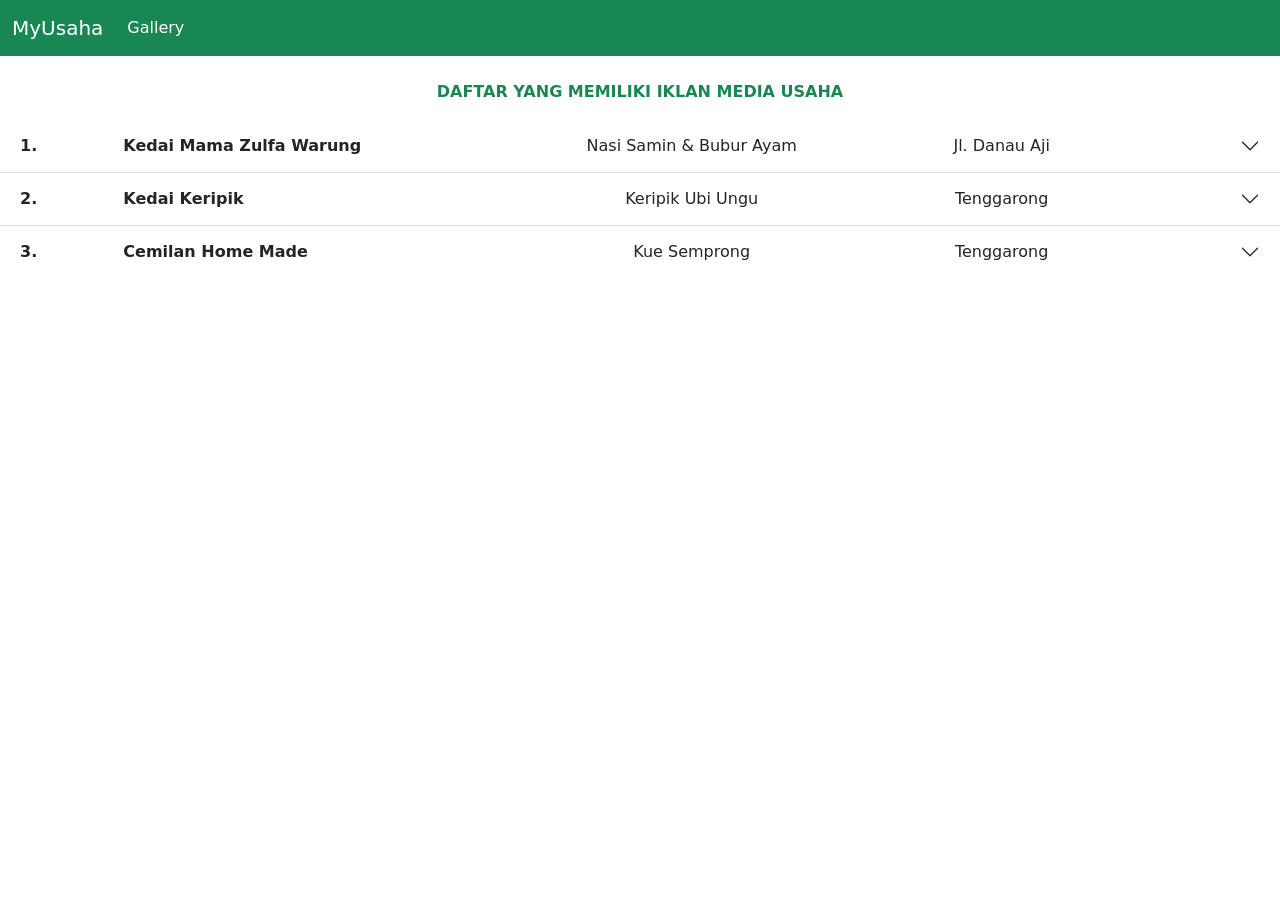
==== index.html @ 90332239 "Update index.html" ====
<!doctype html>
<html lang="en">

<head>
  <meta charset="UTF-8" />
  <meta name="viewport" content="width=device-width, initial-scale=1.0" />
  <link href="https://cdn.jsdelivr.net/npm/bootstrap@5.0.2/dist/css/bootstrap.min.css" rel="stylesheet"
    integrity="sha384-EVSTQN3/azprG1Anm3QDgpJLIm9Nao0Yz1ztcQTwFspd3yD65VohhpuuCOmLASjC" crossorigin="anonymous" />
  <title>Usaha-Etam</title>
</head>

<body>
  <style>
    .carousel-indicators img {
      width: 70px;
      display: block;
    }

    .carousel-indicators button {
      width: max-content !important;
    }

    .carousel-indicators {
      position: unset;
    }

    .carousel-indicators button.active img {
      border: 2px solid red;
    }
  </style>

  <nav class="navbar navbar-expand-lg navbar-light bg-success">
    <div class="container-fluid">
      <a class="navbar-brand text-white" href="#">MyUsaha</a>
      <button class="navbar-toggler text-white" type="button" data-bs-toggle="collapse"
        data-bs-target="#navbarSupportedContent" aria-controls="navbarSupportedContent " aria-expanded="false"
        aria-label="Toggle navigation">
        <span class="navbar-toggler-icon"></span>
      </button>
      <div class="collapse navbar-collapse" id="navbarSupportedContent">
        <ul class="navbar-nav me-auto mb-2 mb-lg-0">
          <!-- <li class="nav-item">
            <a class="nav-link text-white" href="Penghimpunan/penghimpunan.html">Terhimpun</a>
          </li>
          <li class="nav-item">
            <a class="nav-link text-white" href="Penyaluran/penyaluran.html">Penyaluran</a>
          </li>
          <li class="nav-item">
            <a class="nav-link text-white" href="Usulan/usulan.html">Usulan</a>
          </li> -->
          <li class="nav-item">
            <a class="nav-link text-white" href="Gallery/gallery.html">Gallery</a>
          </li>

        </ul>

      </div>
    </div>
  </nav>
  <br />

  <!-- Awal Judul -->
  <div class="container-fluid">
    <div class="row text-center">
      <div class="col-12 text-success fs-sm-3">
        <p class="text-center fw-bold">DAFTAR YANG MEMILIKI IKLAN MEDIA USAHA</p>
      </div>
    </div>
  </div>

  <div class="accordion accordion-flush" id="accordionFlushExample">
    <!-- ================ -->
    <div class="accordion-item">
      <h2 class="accordion-header" id="flush-headingOne">
        <button class="accordion-button collapsed" type="button" data-bs-toggle="collapse"
          data-bs-target="#flush-collapseSatu" aria-expanded="false" aria-controls="flush-collapseSatu">
          <div class="col-1  fw-bold ">1.</div>
          <div class="col-4 fw-bold text-start">Kedai Mama Zulfa Warung</div>
          <div class="col-3 text-center">Nasi Samin & Bubur Ayam</div>
          <div class="col-3 text-center">Jl. Danau Aji</div>
        </button>
      </h2>
      <div id="flush-collapseSatu" class="accordion-collapse collapse" aria-labelledby="flush-headingSatu"
        data-bs-parent="#accordionFlushExample">
        <div class="accordion-body">
          <!-- Awal Carousel 1-->
          <div id="carouselExampleCaptions1" class="carousel slide" data-bs-ride="carousel">
            <div class="carousel-indicators">
              <button type="button" data-bs-target="#carouselExampleCaptions1" data-bs-slide-to="0" class="active"
                aria-current="true" aria-label="Slide 1"></button>
              <button type="button" data-bs-target="#carouselExampleCaptions1" data-bs-slide-to="1"
                aria-label="Slide 2"></button>
              <button type="button" data-bs-target="#carouselExampleCaptions1" data-bs-slide-to="2"
                aria-label="Slide 3"></button>
            </div>
            <div class="carousel-inner">
              <div class="carousel-item active">
                <img src="ZM1A.jpeg" class="d-block w-100" alt="...">

              </div>
              <div class="carousel-item">
                <img src="ZM1B.jpeg" class="d-block w-100" alt="...">

              </div>
              <div class="carousel-item">
                <img src="ZM1A.jpeg" class="d-block w-100" alt="...">

              </div>
            </div>
            <button class="carousel-control-prev" type="button" data-bs-target="#carouselExampleCaptions1"
              data-bs-slide="prev">
              <span class="carousel-control-prev-icon" aria-hidden="true"></span>
              <span class="visually-hidden">Previous</span>
            </button>
            <button class="carousel-control-next" type="button" data-bs-target="#carouselExampleCaptions1"
              data-bs-slide="next">
              <span class="carousel-control-next-icon" aria-hidden="true"></span>
              <span class="visually-hidden">Next</span>
            </button>
          </div>
          <!-- Akhir Carousel 1-->
        </div>
      </div>
    </div>

    <!-- ================ -->
    <div class="accordion-item">
      <h2 class="accordion-header" id="flush-headingTwo">
        <button class="accordion-button collapsed" type="button" data-bs-toggle="collapse"
          data-bs-target="#flush-collapseDua" aria-expanded="false" aria-controls="flush-collapseDua">
          <div class="col-1  fw-bold ">2.</div>
          <div class="col-4 fw-bold text-start">Kedai Keripik</div>
          <div class="col-3 text-center">Keripik Ubi Ungu</div>
          <div class="col-3 text-center">Tenggarong</div>
        </button>
      </h2>
      <div id="flush-collapseDua" class="accordion-collapse collapse" aria-labelledby="flush-headingDua"
        data-bs-parent="#accordionFlushExample">
        <div class="accordion-body">
          <!-- Awal Carousel 2-->
          <div id="carouselExampleCaptions2" class="carousel slide" data-bs-ride="carousel">
            <div class="carousel-indicators">
              <button type="button" data-bs-target="#carouselExampleCaptions2" data-bs-slide-to="0" class="active"
                aria-current="true" aria-label="Slide 1"></button>
              <button type="button" data-bs-target="#carouselExampleCaptions2" data-bs-slide-to="1"
                aria-label="Slide 2"></button>
              <button type="button" data-bs-target="#carouselExampleCaptions2" data-bs-slide-to="2"
                aria-label="Slide 3"></button>
            </div>
            <div class="carousel-inner">
              <div class="carousel-item active">
                <img src="ZM2A.jpeg" class="d-block w-100" alt="...">

              </div>
              <div class="carousel-item">
                <img src="ZM2B.jpeg" class="d-block w-100" alt="...">

              </div>
              <div class="carousel-item">
                <img src="ZM2A.jpeg" class="d-block w-100" alt="...">

              </div>
            </div>
            <button class="carousel-control-prev" type="button" data-bs-target="#carouselExampleCaptions2"
              data-bs-slide="prev">
              <span class="carousel-control-prev-icon" aria-hidden="true"></span>
              <span class="visually-hidden">Previous</span>
            </button>
            <button class="carousel-control-next" type="button" data-bs-target="#carouselExampleCaptions2"
              data-bs-slide="next">
              <span class="carousel-control-next-icon" aria-hidden="true"></span>
              <span class="visually-hidden">Next</span>
            </button>
          </div>
          <!-- Akhir Carousel 2-->
        </div>
      </div>
    </div>
    <!-- ================ -->

    <div class="accordion-item">
      <h2 class="accordion-header" id="flush-headingTwo">
        <button class="accordion-button collapsed" type="button" data-bs-toggle="collapse"
          data-bs-target="#flush-collapseTiga" aria-expanded="false" aria-controls="flush-collapseTiga">
          <div class="col-1  fw-bold ">3.</div>
          <div class="col-4 fw-bold text-start">Cemilan Home Made</div>
          <div class="col-3 text-center">Kue Semprong</div>
          <div class="col-3 text-center">Tenggarong</div>
        </button>
      </h2>
      <div id="flush-collapseTiga" class="accordion-collapse collapse" aria-labelledby="flush-headingTiga"
        data-bs-parent="#accordionFlushExample">
        <div class="accordion-body">
          <!-- Awal Carousel 3-->
          <div id="carouselExampleCaptions3" class="carousel slide" data-bs-ride="carousel">
            <div class="carousel-indicators">
              <button type="button" data-bs-target="#carouselExampleCaptions3" data-bs-slide-to="0" class="active"
                aria-current="true" aria-label="Slide 1"></button>
              <button type="button" data-bs-target="#carouselExampleCaptions3" data-bs-slide-to="1"
                aria-label="Slide 2"></button>
              <button type="button" data-bs-target="#carouselExampleCaptions3" data-bs-slide-to="2"
                aria-label="Slide 3"></button>
            </div>
            <div class="carousel-inner">
              <div class="carousel-item active">
                <img src="ZM3A.jpeg" class="d-block w-100" alt="...">

              </div>
              <div class="carousel-item">
                <img src="ZM3A.jpeg" class="d-block w-100" alt="...">

              </div>
              <div class="carousel-item">
                <img src="ZM3A.jpeg" class="d-block w-100" alt="...">

              </div>
            </div>
            <button class="carousel-control-prev" type="button" data-bs-target="#carouselExampleCaptions3"
              data-bs-slide="prev">
              <span class="carousel-control-prev-icon" aria-hidden="true"></span>
              <span class="visually-hidden">Previous</span>
            </button>
            <button class="carousel-control-next" type="button" data-bs-target="#carouselExampleCaptions3"
              data-bs-slide="next">
              <span class="carousel-control-next-icon" aria-hidden="true"></span>
              <span class="visually-hidden">Next</span>
            </button>
          </div>
          <!-- Akhir Carousel 3-->
        </div>
      </div>
    </div>
    <!-- ================ -->

  </div>


  <br><br>




</body>
<script src="https://cdn.jsdelivr.net/npm/bootstrap@5.0.2/dist/js/bootstrap.bundle.min.js"
  integrity="sha384-MrcW6ZMFYlzcLA8Nl+NtUVF0sA7MsXsP1UyJoMp4YLEuNSfAP+JcXn/tWtIaxVXM" crossorigin="anonymous"></script>

</html>
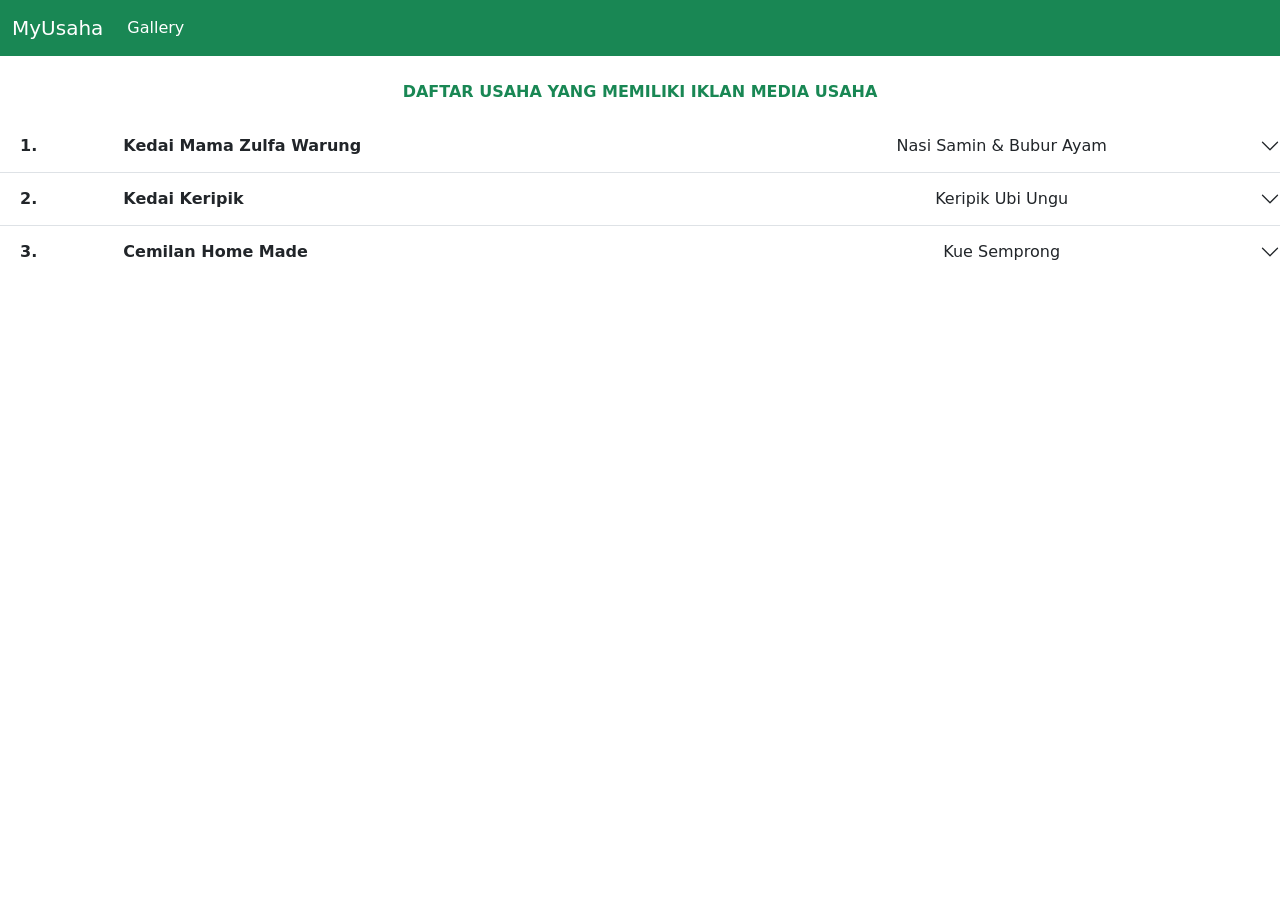
==== commit c1a94eac: "Update index.html" ====
--- a/index.html
+++ b/index.html
@@ -63,7 +63,7 @@
   <div class="container-fluid">
     <div class="row text-center">
       <div class="col-12 text-success fs-sm-3">
-        <p class="text-center fw-bold">DAFTAR YANG MEMILIKI IKLAN MEDIA USAHA</p>
+        <p class="text-center fw-bold">DAFTAR USAHA YANG MEMILIKI IKLAN MEDIA USAHA</p>
       </div>
     </div>
   </div>
@@ -75,9 +75,8 @@
         <button class="accordion-button collapsed" type="button" data-bs-toggle="collapse"
           data-bs-target="#flush-collapseSatu" aria-expanded="false" aria-controls="flush-collapseSatu">
           <div class="col-1  fw-bold ">1.</div>
-          <div class="col-4 fw-bold text-start">Kedai Mama Zulfa Warung</div>
-          <div class="col-3 text-center">Nasi Samin & Bubur Ayam</div>
-          <div class="col-3 text-center">Jl. Danau Aji</div>
+          <div class="col-6 fw-bold text-start">Kedai Mama Zulfa Warung</div>
+          <div class="col-5 text-center">Nasi Samin & Bubur Ayam</div>
         </button>
       </h2>
       <div id="flush-collapseSatu" class="accordion-collapse collapse" aria-labelledby="flush-headingSatu"
@@ -129,9 +128,8 @@
         <button class="accordion-button collapsed" type="button" data-bs-toggle="collapse"
           data-bs-target="#flush-collapseDua" aria-expanded="false" aria-controls="flush-collapseDua">
           <div class="col-1  fw-bold ">2.</div>
-          <div class="col-4 fw-bold text-start">Kedai Keripik</div>
-          <div class="col-3 text-center">Keripik Ubi Ungu</div>
-          <div class="col-3 text-center">Tenggarong</div>
+          <div class="col-6 fw-bold text-start">Kedai Keripik</div>
+          <div class="col-5 text-center">Keripik Ubi Ungu</div>
         </button>
       </h2>
       <div id="flush-collapseDua" class="accordion-collapse collapse" aria-labelledby="flush-headingDua"
@@ -183,9 +181,9 @@
         <button class="accordion-button collapsed" type="button" data-bs-toggle="collapse"
           data-bs-target="#flush-collapseTiga" aria-expanded="false" aria-controls="flush-collapseTiga">
           <div class="col-1  fw-bold ">3.</div>
-          <div class="col-4 fw-bold text-start">Cemilan Home Made</div>
-          <div class="col-3 text-center">Kue Semprong</div>
-          <div class="col-3 text-center">Tenggarong</div>
+          <div class="col-6 fw-bold text-start">Cemilan Home Made</div>
+          <div class="col-5 text-center">Kue Semprong</div>
+
         </button>
       </h2>
       <div id="flush-collapseTiga" class="accordion-collapse collapse" aria-labelledby="flush-headingTiga"
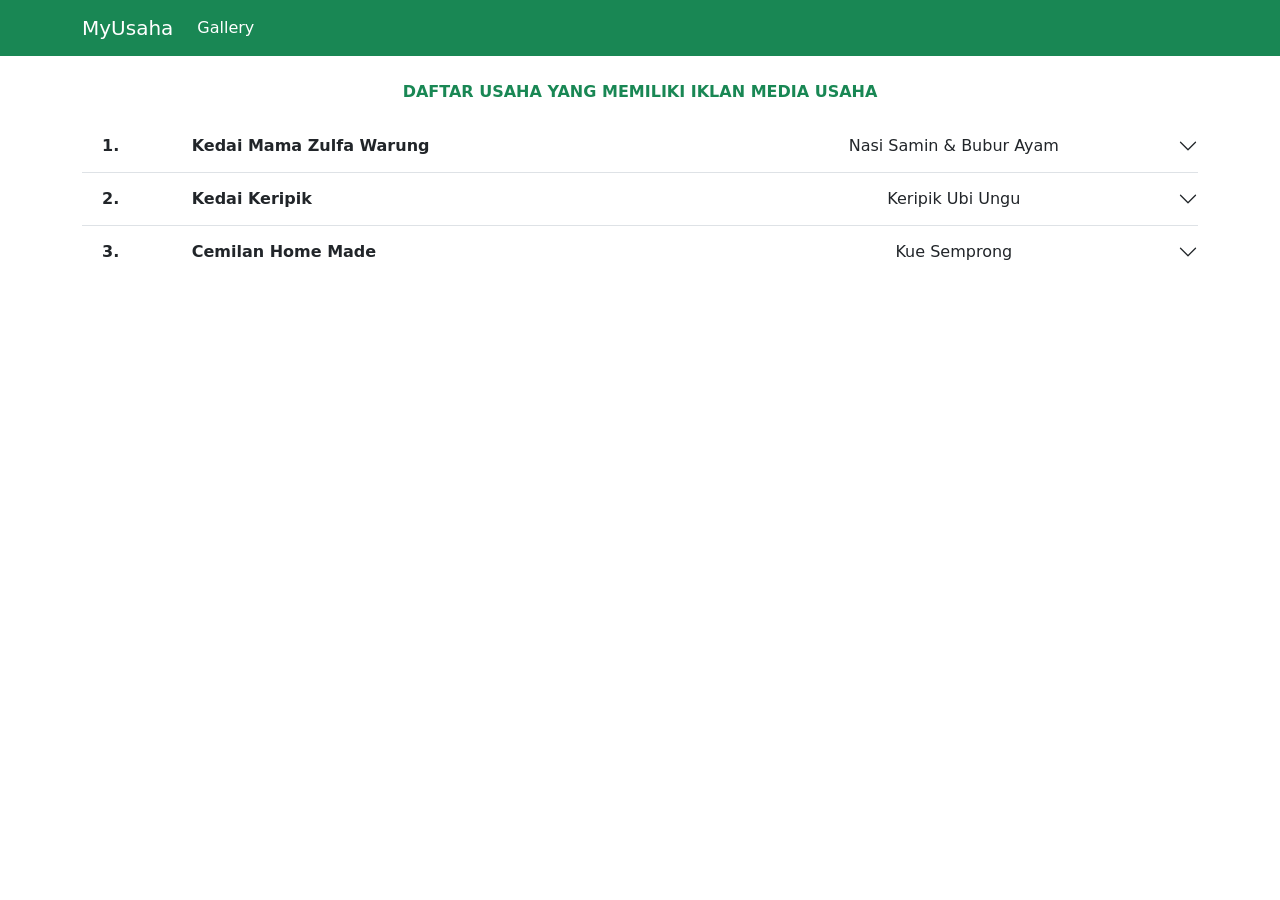
==== commit 58a9cfa3: "Update index.html tgl 15" ====
--- a/index.html
+++ b/index.html
@@ -1,45 +1,54 @@
 <!doctype html>
 <html lang="en">
-
-<head>
-  <meta charset="UTF-8" />
-  <meta name="viewport" content="width=device-width, initial-scale=1.0" />
-  <link href="https://cdn.jsdelivr.net/npm/bootstrap@5.0.2/dist/css/bootstrap.min.css" rel="stylesheet"
-    integrity="sha384-EVSTQN3/azprG1Anm3QDgpJLIm9Nao0Yz1ztcQTwFspd3yD65VohhpuuCOmLASjC" crossorigin="anonymous" />
-  <title>Usaha-Etam</title>
-</head>
-
-<body>
-  <style>
-    .carousel-indicators img {
-      width: 70px;
-      display: block;
-    }
-
-    .carousel-indicators button {
-      width: max-content !important;
-    }
-
-    .carousel-indicators {
-      position: unset;
-    }
-
-    .carousel-indicators button.active img {
-      border: 2px solid red;
-    }
-  </style>
-
-  <nav class="navbar navbar-expand-lg navbar-light bg-success">
-    <div class="container-fluid">
-      <a class="navbar-brand text-white" href="#">MyUsaha</a>
-      <button class="navbar-toggler text-white" type="button" data-bs-toggle="collapse"
-        data-bs-target="#navbarSupportedContent" aria-controls="navbarSupportedContent " aria-expanded="false"
-        aria-label="Toggle navigation">
-        <span class="navbar-toggler-icon"></span>
-      </button>
-      <div class="collapse navbar-collapse" id="navbarSupportedContent">
-        <ul class="navbar-nav me-auto mb-2 mb-lg-0">
-          <!-- <li class="nav-item">
+  <head>
+    <meta charset="utf-8" />
+    <meta name="viewport" content="width=device-width, initial-scale=1" />
+    <title>Usaha-Etam</title>
+    <link
+      href="https://cdn.jsdelivr.net/npm/bootstrap@5.3.8/dist/css/bootstrap.min.css"
+      rel="stylesheet"
+      integrity="sha384-sRIl4kxILFvY47J16cr9ZwB07vP4J8+LH7qKQnuqkuIAvNWLzeN8tE5YBujZqJLB"
+      crossorigin="anonymous"
+    />
+    <link rel="stylesheet" href="style.css" />
+  </head>
+  <body>
+    <style>
+      .carousel-indicators img {
+        width: 70px;
+        display: block;
+      }
+
+      .carousel-indicators button {
+        width: max-content !important;
+      }
+
+      .carousel-indicators {
+        position: unset;
+      }
+
+      .carousel-indicators button.active img {
+        border: 2px solid red;
+      }
+    </style>
+
+    <nav class="navbar navbar-expand-lg navbar-light bg-success">
+      <div class="container">
+        <a class="navbar-brand text-white" href="#">MyUsaha</a>
+        <button
+          class="navbar-toggler text-white"
+          type="button"
+          data-bs-toggle="collapse"
+          data-bs-target="#navbarSupportedContent"
+          aria-controls="navbarSupportedContent "
+          aria-expanded="false"
+          aria-label="Toggle navigation"
+        >
+          <span class="navbar-toggler-icon"></span>
+        </button>
+        <div class="collapse navbar-collapse" id="navbarSupportedContent">
+          <ul class="navbar-nav me-auto mb-2 mb-lg-0">
+            <!-- <li class="nav-item">
             <a class="nav-link text-white" href="Penghimpunan/penghimpunan.html">Terhimpun</a>
           </li>
           <li class="nav-item">
@@ -48,198 +57,313 @@
           <li class="nav-item">
             <a class="nav-link text-white" href="Usulan/usulan.html">Usulan</a>
           </li> -->
-          <li class="nav-item">
-            <a class="nav-link text-white" href="Gallery/gallery.html">Gallery</a>
-          </li>
-
-        </ul>
-
+            <li class="nav-item">
+              <a class="nav-link text-white" href="Gallery/gallery.html"
+                >Gallery</a
+              >
+            </li>
+          </ul>
+        </div>
+      </div>
+    </nav>
+    <br />
+
+    <!-- Awal Judul -->
+    <div class="container">
+      <div class="row text-center">
+        <div class="col-12 text-success fs-sm-3">
+          <p class="text-center fw-bold">
+            DAFTAR USAHA YANG MEMILIKI IKLAN MEDIA USAHA
+          </p>
+        </div>
       </div>
     </div>
-  </nav>
-  <br />
-
-  <!-- Awal Judul -->
-  <div class="container-fluid">
-    <div class="row text-center">
-      <div class="col-12 text-success fs-sm-3">
-        <p class="text-center fw-bold">DAFTAR USAHA YANG MEMILIKI IKLAN MEDIA USAHA</p>
-      </div>
+
+    <div class="container accordion accordion-flush" id="accordionFlushExample">
+      <!-- ================ -->
+      <div class="accordion-item">
+        <h2 class="accordion-header" id="flush-headingOne">
+          <button
+            class="accordion-button collapsed"
+            type="button"
+            data-bs-toggle="collapse"
+            data-bs-target="#flush-collapseSatu"
+            aria-expanded="false"
+            aria-controls="flush-collapseSatu"
+          >
+            <div class="col-1 fw-bold">1.</div>
+            <div class="col-6 fw-bold text-start">Kedai Mama Zulfa Warung</div>
+            <div class="col-5 text-center">Nasi Samin & Bubur Ayam</div>
+          </button>
+        </h2>
+        <div
+          id="flush-collapseSatu"
+          class="accordion-collapse collapse"
+          aria-labelledby="flush-headingSatu"
+          data-bs-parent="#accordionFlushExample"
+        >
+          <div class="accordion-body">
+            <!-- Awal Carousel 1-->
+            <div
+              id="carouselExampleCaptions1"
+              class="carousel slide"
+              data-bs-ride="carousel"
+            >
+              <div class="carousel-indicators">
+                <button
+                  type="button"
+                  data-bs-target="#carouselExampleCaptions1"
+                  data-bs-slide-to="0"
+                  class="active"
+                  aria-current="true"
+                  aria-label="Slide 1"
+                ></button>
+                <button
+                  type="button"
+                  data-bs-target="#carouselExampleCaptions1"
+                  data-bs-slide-to="1"
+                  aria-label="Slide 2"
+                ></button>
+                <button
+                  type="button"
+                  data-bs-target="#carouselExampleCaptions1"
+                  data-bs-slide-to="2"
+                  aria-label="Slide 3"
+                ></button>
+              </div>
+              <div class="carousel-inner">
+                <div class="carousel-item active">
+                  <img src="ZM1A.jpeg" class="d-block w-100" alt="..." />
+                </div>
+                <div class="carousel-item">
+                  <img src="ZM1B.jpeg" class="d-block w-100" alt="..." />
+                </div>
+                <div class="carousel-item">
+                  <img src="ZM1A.jpeg" class="d-block w-100" alt="..." />
+                </div>
+              </div>
+              <button
+                class="carousel-control-prev"
+                type="button"
+                data-bs-target="#carouselExampleCaptions1"
+                data-bs-slide="prev"
+              >
+                <span
+                  class="carousel-control-prev-icon"
+                  aria-hidden="true"
+                ></span>
+                <span class="visually-hidden">Previous</span>
+              </button>
+              <button
+                class="carousel-control-next"
+                type="button"
+                data-bs-target="#carouselExampleCaptions1"
+                data-bs-slide="next"
+              >
+                <span
+                  class="carousel-control-next-icon"
+                  aria-hidden="true"
+                ></span>
+                <span class="visually-hidden">Next</span>
+              </button>
+            </div>
+            <!-- Akhir Carousel 1-->
+          </div>
+        </div>
+      </div>
+
+      <!-- ================ -->
+      <div class="accordion-item">
+        <h2 class="accordion-header" id="flush-headingTwo">
+          <button
+            class="accordion-button collapsed"
+            type="button"
+            data-bs-toggle="collapse"
+            data-bs-target="#flush-collapseDua"
+            aria-expanded="false"
+            aria-controls="flush-collapseDua"
+          >
+            <div class="col-1 fw-bold">2.</div>
+            <div class="col-6 fw-bold text-start">Kedai Keripik</div>
+            <div class="col-5 text-center">Keripik Ubi Ungu</div>
+          </button>
+        </h2>
+        <div
+          id="flush-collapseDua"
+          class="accordion-collapse collapse"
+          aria-labelledby="flush-headingDua"
+          data-bs-parent="#accordionFlushExample"
+        >
+          <div class="accordion-body">
+            <!-- Awal Carousel 2-->
+            <div
+              id="carouselExampleCaptions2"
+              class="carousel slide"
+              data-bs-ride="carousel"
+            >
+              <div class="carousel-indicators">
+                <button
+                  type="button"
+                  data-bs-target="#carouselExampleCaptions2"
+                  data-bs-slide-to="0"
+                  class="active"
+                  aria-current="true"
+                  aria-label="Slide 1"
+                ></button>
+                <button
+                  type="button"
+                  data-bs-target="#carouselExampleCaptions2"
+                  data-bs-slide-to="1"
+                  aria-label="Slide 2"
+                ></button>
+                <button
+                  type="button"
+                  data-bs-target="#carouselExampleCaptions2"
+                  data-bs-slide-to="2"
+                  aria-label="Slide 3"
+                ></button>
+              </div>
+              <div class="carousel-inner">
+                <div class="carousel-item active">
+                  <img src="ZM2A.jpeg" class="d-block w-100" alt="..." />
+                </div>
+                <div class="carousel-item">
+                  <img src="ZM2B.jpeg" class="d-block w-100" alt="..." />
+                </div>
+                <div class="carousel-item">
+                  <img src="ZM2A.jpeg" class="d-block w-100" alt="..." />
+                </div>
+              </div>
+              <button
+                class="carousel-control-prev"
+                type="button"
+                data-bs-target="#carouselExampleCaptions2"
+                data-bs-slide="prev"
+              >
+                <span
+                  class="carousel-control-prev-icon"
+                  aria-hidden="true"
+                ></span>
+                <span class="visually-hidden">Previous</span>
+              </button>
+              <button
+                class="carousel-control-next"
+                type="button"
+                data-bs-target="#carouselExampleCaptions2"
+                data-bs-slide="next"
+              >
+                <span
+                  class="carousel-control-next-icon"
+                  aria-hidden="true"
+                ></span>
+                <span class="visually-hidden">Next</span>
+              </button>
+            </div>
+            <!-- Akhir Carousel 2-->
+          </div>
+        </div>
+      </div>
+      <!-- ================ -->
+
+      <div class="accordion-item">
+        <h2 class="accordion-header" id="flush-headingTwo">
+          <button
+            class="accordion-button collapsed"
+            type="button"
+            data-bs-toggle="collapse"
+            data-bs-target="#flush-collapseTiga"
+            aria-expanded="false"
+            aria-controls="flush-collapseTiga"
+          >
+            <div class="col-1 fw-bold">3.</div>
+            <div class="col-6 fw-bold text-start">Cemilan Home Made</div>
+            <div class="col-5 text-center">Kue Semprong</div>
+          </button>
+        </h2>
+        <div
+          id="flush-collapseTiga"
+          class="accordion-collapse collapse"
+          aria-labelledby="flush-headingTiga"
+          data-bs-parent="#accordionFlushExample"
+        >
+          <div class="accordion-body">
+            <!-- Awal Carousel 3-->
+            <div
+              id="carouselExampleCaptions3"
+              class="carousel slide"
+              data-bs-ride="carousel"
+            >
+              <div class="carousel-indicators">
+                <button
+                  type="button"
+                  data-bs-target="#carouselExampleCaptions3"
+                  data-bs-slide-to="0"
+                  class="active"
+                  aria-current="true"
+                  aria-label="Slide 1"
+                ></button>
+                <button
+                  type="button"
+                  data-bs-target="#carouselExampleCaptions3"
+                  data-bs-slide-to="1"
+                  aria-label="Slide 2"
+                ></button>
+                <button
+                  type="button"
+                  data-bs-target="#carouselExampleCaptions3"
+                  data-bs-slide-to="2"
+                  aria-label="Slide 3"
+                ></button>
+              </div>
+              <div class="carousel-inner">
+                <div class="carousel-item active">
+                  <img src="ZM3A.jpeg" class="d-block w-100" alt="..." />
+                </div>
+                <div class="carousel-item">
+                  <img src="ZM3A.jpeg" class="d-block w-100" alt="..." />
+                </div>
+                <div class="carousel-item">
+                  <img src="ZM3A.jpeg" class="d-block w-100" alt="..." />
+                </div>
+              </div>
+              <button
+                class="carousel-control-prev"
+                type="button"
+                data-bs-target="#carouselExampleCaptions3"
+                data-bs-slide="prev"
+              >
+                <span
+                  class="carousel-control-prev-icon"
+                  aria-hidden="true"
+                ></span>
+                <span class="visually-hidden">Previous</span>
+              </button>
+              <button
+                class="carousel-control-next"
+                type="button"
+                data-bs-target="#carouselExampleCaptions3"
+                data-bs-slide="next"
+              >
+                <span
+                  class="carousel-control-next-icon"
+                  aria-hidden="true"
+                ></span>
+                <span class="visually-hidden">Next</span>
+              </button>
+            </div>
+            <!-- Akhir Carousel 3-->
+          </div>
+        </div>
+      </div>
+      <!-- ================ -->
     </div>
-  </div>
-
-  <div class="accordion accordion-flush" id="accordionFlushExample">
-    <!-- ================ -->
-    <div class="accordion-item">
-      <h2 class="accordion-header" id="flush-headingOne">
-        <button class="accordion-button collapsed" type="button" data-bs-toggle="collapse"
-          data-bs-target="#flush-collapseSatu" aria-expanded="false" aria-controls="flush-collapseSatu">
-          <div class="col-1  fw-bold ">1.</div>
-          <div class="col-6 fw-bold text-start">Kedai Mama Zulfa Warung</div>
-          <div class="col-5 text-center">Nasi Samin & Bubur Ayam</div>
-        </button>
-      </h2>
-      <div id="flush-collapseSatu" class="accordion-collapse collapse" aria-labelledby="flush-headingSatu"
-        data-bs-parent="#accordionFlushExample">
-        <div class="accordion-body">
-          <!-- Awal Carousel 1-->
-          <div id="carouselExampleCaptions1" class="carousel slide" data-bs-ride="carousel">
-            <div class="carousel-indicators">
-              <button type="button" data-bs-target="#carouselExampleCaptions1" data-bs-slide-to="0" class="active"
-                aria-current="true" aria-label="Slide 1"></button>
-              <button type="button" data-bs-target="#carouselExampleCaptions1" data-bs-slide-to="1"
-                aria-label="Slide 2"></button>
-              <button type="button" data-bs-target="#carouselExampleCaptions1" data-bs-slide-to="2"
-                aria-label="Slide 3"></button>
-            </div>
-            <div class="carousel-inner">
-              <div class="carousel-item active">
-                <img src="ZM1A.jpeg" class="d-block w-100" alt="...">
-
-              </div>
-              <div class="carousel-item">
-                <img src="ZM1B.jpeg" class="d-block w-100" alt="...">
-
-              </div>
-              <div class="carousel-item">
-                <img src="ZM1A.jpeg" class="d-block w-100" alt="...">
-
-              </div>
-            </div>
-            <button class="carousel-control-prev" type="button" data-bs-target="#carouselExampleCaptions1"
-              data-bs-slide="prev">
-              <span class="carousel-control-prev-icon" aria-hidden="true"></span>
-              <span class="visually-hidden">Previous</span>
-            </button>
-            <button class="carousel-control-next" type="button" data-bs-target="#carouselExampleCaptions1"
-              data-bs-slide="next">
-              <span class="carousel-control-next-icon" aria-hidden="true"></span>
-              <span class="visually-hidden">Next</span>
-            </button>
-          </div>
-          <!-- Akhir Carousel 1-->
-        </div>
-      </div>
-    </div>
-
-    <!-- ================ -->
-    <div class="accordion-item">
-      <h2 class="accordion-header" id="flush-headingTwo">
-        <button class="accordion-button collapsed" type="button" data-bs-toggle="collapse"
-          data-bs-target="#flush-collapseDua" aria-expanded="false" aria-controls="flush-collapseDua">
-          <div class="col-1  fw-bold ">2.</div>
-          <div class="col-6 fw-bold text-start">Kedai Keripik</div>
-          <div class="col-5 text-center">Keripik Ubi Ungu</div>
-        </button>
-      </h2>
-      <div id="flush-collapseDua" class="accordion-collapse collapse" aria-labelledby="flush-headingDua"
-        data-bs-parent="#accordionFlushExample">
-        <div class="accordion-body">
-          <!-- Awal Carousel 2-->
-          <div id="carouselExampleCaptions2" class="carousel slide" data-bs-ride="carousel">
-            <div class="carousel-indicators">
-              <button type="button" data-bs-target="#carouselExampleCaptions2" data-bs-slide-to="0" class="active"
-                aria-current="true" aria-label="Slide 1"></button>
-              <button type="button" data-bs-target="#carouselExampleCaptions2" data-bs-slide-to="1"
-                aria-label="Slide 2"></button>
-              <button type="button" data-bs-target="#carouselExampleCaptions2" data-bs-slide-to="2"
-                aria-label="Slide 3"></button>
-            </div>
-            <div class="carousel-inner">
-              <div class="carousel-item active">
-                <img src="ZM2A.jpeg" class="d-block w-100" alt="...">
-
-              </div>
-              <div class="carousel-item">
-                <img src="ZM2B.jpeg" class="d-block w-100" alt="...">
-
-              </div>
-              <div class="carousel-item">
-                <img src="ZM2A.jpeg" class="d-block w-100" alt="...">
-
-              </div>
-            </div>
-            <button class="carousel-control-prev" type="button" data-bs-target="#carouselExampleCaptions2"
-              data-bs-slide="prev">
-              <span class="carousel-control-prev-icon" aria-hidden="true"></span>
-              <span class="visually-hidden">Previous</span>
-            </button>
-            <button class="carousel-control-next" type="button" data-bs-target="#carouselExampleCaptions2"
-              data-bs-slide="next">
-              <span class="carousel-control-next-icon" aria-hidden="true"></span>
-              <span class="visually-hidden">Next</span>
-            </button>
-          </div>
-          <!-- Akhir Carousel 2-->
-        </div>
-      </div>
-    </div>
-    <!-- ================ -->
-
-    <div class="accordion-item">
-      <h2 class="accordion-header" id="flush-headingTwo">
-        <button class="accordion-button collapsed" type="button" data-bs-toggle="collapse"
-          data-bs-target="#flush-collapseTiga" aria-expanded="false" aria-controls="flush-collapseTiga">
-          <div class="col-1  fw-bold ">3.</div>
-          <div class="col-6 fw-bold text-start">Cemilan Home Made</div>
-          <div class="col-5 text-center">Kue Semprong</div>
-
-        </button>
-      </h2>
-      <div id="flush-collapseTiga" class="accordion-collapse collapse" aria-labelledby="flush-headingTiga"
-        data-bs-parent="#accordionFlushExample">
-        <div class="accordion-body">
-          <!-- Awal Carousel 3-->
-          <div id="carouselExampleCaptions3" class="carousel slide" data-bs-ride="carousel">
-            <div class="carousel-indicators">
-              <button type="button" data-bs-target="#carouselExampleCaptions3" data-bs-slide-to="0" class="active"
-                aria-current="true" aria-label="Slide 1"></button>
-              <button type="button" data-bs-target="#carouselExampleCaptions3" data-bs-slide-to="1"
-                aria-label="Slide 2"></button>
-              <button type="button" data-bs-target="#carouselExampleCaptions3" data-bs-slide-to="2"
-                aria-label="Slide 3"></button>
-            </div>
-            <div class="carousel-inner">
-              <div class="carousel-item active">
-                <img src="ZM3A.jpeg" class="d-block w-100" alt="...">
-
-              </div>
-              <div class="carousel-item">
-                <img src="ZM3A.jpeg" class="d-block w-100" alt="...">
-
-              </div>
-              <div class="carousel-item">
-                <img src="ZM3A.jpeg" class="d-block w-100" alt="...">
-
-              </div>
-            </div>
-            <button class="carousel-control-prev" type="button" data-bs-target="#carouselExampleCaptions3"
-              data-bs-slide="prev">
-              <span class="carousel-control-prev-icon" aria-hidden="true"></span>
-              <span class="visually-hidden">Previous</span>
-            </button>
-            <button class="carousel-control-next" type="button" data-bs-target="#carouselExampleCaptions3"
-              data-bs-slide="next">
-              <span class="carousel-control-next-icon" aria-hidden="true"></span>
-              <span class="visually-hidden">Next</span>
-            </button>
-          </div>
-          <!-- Akhir Carousel 3-->
-        </div>
-      </div>
-    </div>
-    <!-- ================ -->
-
-  </div>
-
-
-  <br><br>
-
-
-
-
-</body>
-<script src="https://cdn.jsdelivr.net/npm/bootstrap@5.0.2/dist/js/bootstrap.bundle.min.js"
-  integrity="sha384-MrcW6ZMFYlzcLA8Nl+NtUVF0sA7MsXsP1UyJoMp4YLEuNSfAP+JcXn/tWtIaxVXM" crossorigin="anonymous"></script>
-
+
+    <br /><br />
+
+    <script
+      src="https://cdn.jsdelivr.net/npm/bootstrap@5.3.8/dist/js/bootstrap.bundle.min.js"
+      integrity="sha384-FKyoEForCGlyvwx9Hj09JcYn3nv7wiPVlz7YYwJrWVcXK/BmnVDxM+D2scQbITxI"
+      crossorigin="anonymous"
+    ></script>
+  </body>
 </html>
--- a/style.css
+++ b/style.css
@@ -0,0 +1,19 @@
+/* Layar Tancap */
+/* Laptop */
+@media (max-width: 992px) {
+  html {
+    font-size:: 75%
+  }
+}
+/* Tablet */
+@media (max-width: 768px) {
+  html {
+    font-size: 65%
+  }
+}
+/* handphone */
+@media (max-width: 576px) {
+  html {
+    font-size: 60%
+  }
+}
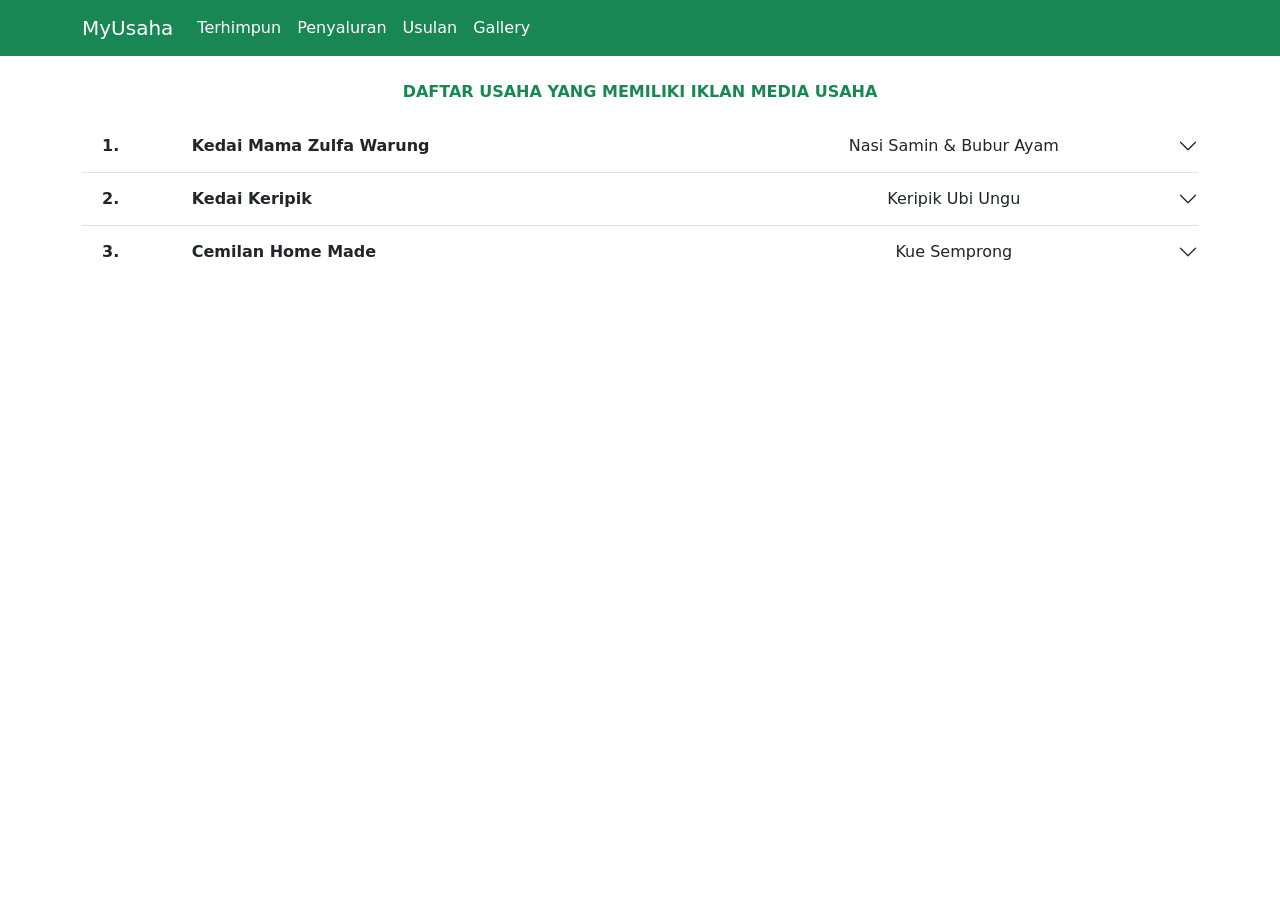
==== commit acbd62df: "Add files via upload" ====
--- a/index.html
+++ b/index.html
@@ -1,369 +1,377 @@
-<!doctype html>
-<html lang="en">
-  <head>
-    <meta charset="utf-8" />
-    <meta name="viewport" content="width=device-width, initial-scale=1" />
-    <title>Usaha-Etam</title>
-    <link
-      href="https://cdn.jsdelivr.net/npm/bootstrap@5.3.8/dist/css/bootstrap.min.css"
-      rel="stylesheet"
-      integrity="sha384-sRIl4kxILFvY47J16cr9ZwB07vP4J8+LH7qKQnuqkuIAvNWLzeN8tE5YBujZqJLB"
-      crossorigin="anonymous"
-    />
-    <link rel="stylesheet" href="style.css" />
-  </head>
-  <body>
-    <style>
-      .carousel-indicators img {
-        width: 70px;
-        display: block;
-      }
-
-      .carousel-indicators button {
-        width: max-content !important;
-      }
-
-      .carousel-indicators {
-        position: unset;
-      }
-
-      .carousel-indicators button.active img {
-        border: 2px solid red;
-      }
-    </style>
-
-    <nav class="navbar navbar-expand-lg navbar-light bg-success">
-      <div class="container">
-        <a class="navbar-brand text-white" href="#">MyUsaha</a>
-        <button
-          class="navbar-toggler text-white"
-          type="button"
-          data-bs-toggle="collapse"
-          data-bs-target="#navbarSupportedContent"
-          aria-controls="navbarSupportedContent "
-          aria-expanded="false"
-          aria-label="Toggle navigation"
-        >
-          <span class="navbar-toggler-icon"></span>
-        </button>
-        <div class="collapse navbar-collapse" id="navbarSupportedContent">
-          <ul class="navbar-nav me-auto mb-2 mb-lg-0">
-            <!-- <li class="nav-item">
-            <a class="nav-link text-white" href="Penghimpunan/penghimpunan.html">Terhimpun</a>
-          </li>
-          <li class="nav-item">
-            <a class="nav-link text-white" href="Penyaluran/penyaluran.html">Penyaluran</a>
-          </li>
-          <li class="nav-item">
-            <a class="nav-link text-white" href="Usulan/usulan.html">Usulan</a>
-          </li> -->
-            <li class="nav-item">
-              <a class="nav-link text-white" href="Gallery/gallery.html"
-                >Gallery</a
-              >
-            </li>
-          </ul>
-        </div>
-      </div>
-    </nav>
-    <br />
-
-    <!-- Awal Judul -->
-    <div class="container">
-      <div class="row text-center">
-        <div class="col-12 text-success fs-sm-3">
-          <p class="text-center fw-bold">
-            DAFTAR USAHA YANG MEMILIKI IKLAN MEDIA USAHA
-          </p>
-        </div>
-      </div>
-    </div>
-
-    <div class="container accordion accordion-flush" id="accordionFlushExample">
-      <!-- ================ -->
-      <div class="accordion-item">
-        <h2 class="accordion-header" id="flush-headingOne">
-          <button
-            class="accordion-button collapsed"
-            type="button"
-            data-bs-toggle="collapse"
-            data-bs-target="#flush-collapseSatu"
-            aria-expanded="false"
-            aria-controls="flush-collapseSatu"
-          >
-            <div class="col-1 fw-bold">1.</div>
-            <div class="col-6 fw-bold text-start">Kedai Mama Zulfa Warung</div>
-            <div class="col-5 text-center">Nasi Samin & Bubur Ayam</div>
-          </button>
-        </h2>
-        <div
-          id="flush-collapseSatu"
-          class="accordion-collapse collapse"
-          aria-labelledby="flush-headingSatu"
-          data-bs-parent="#accordionFlushExample"
-        >
-          <div class="accordion-body">
-            <!-- Awal Carousel 1-->
-            <div
-              id="carouselExampleCaptions1"
-              class="carousel slide"
-              data-bs-ride="carousel"
-            >
-              <div class="carousel-indicators">
-                <button
-                  type="button"
-                  data-bs-target="#carouselExampleCaptions1"
-                  data-bs-slide-to="0"
-                  class="active"
-                  aria-current="true"
-                  aria-label="Slide 1"
-                ></button>
-                <button
-                  type="button"
-                  data-bs-target="#carouselExampleCaptions1"
-                  data-bs-slide-to="1"
-                  aria-label="Slide 2"
-                ></button>
-                <button
-                  type="button"
-                  data-bs-target="#carouselExampleCaptions1"
-                  data-bs-slide-to="2"
-                  aria-label="Slide 3"
-                ></button>
-              </div>
-              <div class="carousel-inner">
-                <div class="carousel-item active">
-                  <img src="ZM1A.jpeg" class="d-block w-100" alt="..." />
-                </div>
-                <div class="carousel-item">
-                  <img src="ZM1B.jpeg" class="d-block w-100" alt="..." />
-                </div>
-                <div class="carousel-item">
-                  <img src="ZM1A.jpeg" class="d-block w-100" alt="..." />
-                </div>
-              </div>
-              <button
-                class="carousel-control-prev"
-                type="button"
-                data-bs-target="#carouselExampleCaptions1"
-                data-bs-slide="prev"
-              >
-                <span
-                  class="carousel-control-prev-icon"
-                  aria-hidden="true"
-                ></span>
-                <span class="visually-hidden">Previous</span>
-              </button>
-              <button
-                class="carousel-control-next"
-                type="button"
-                data-bs-target="#carouselExampleCaptions1"
-                data-bs-slide="next"
-              >
-                <span
-                  class="carousel-control-next-icon"
-                  aria-hidden="true"
-                ></span>
-                <span class="visually-hidden">Next</span>
-              </button>
-            </div>
-            <!-- Akhir Carousel 1-->
-          </div>
-        </div>
-      </div>
-
-      <!-- ================ -->
-      <div class="accordion-item">
-        <h2 class="accordion-header" id="flush-headingTwo">
-          <button
-            class="accordion-button collapsed"
-            type="button"
-            data-bs-toggle="collapse"
-            data-bs-target="#flush-collapseDua"
-            aria-expanded="false"
-            aria-controls="flush-collapseDua"
-          >
-            <div class="col-1 fw-bold">2.</div>
-            <div class="col-6 fw-bold text-start">Kedai Keripik</div>
-            <div class="col-5 text-center">Keripik Ubi Ungu</div>
-          </button>
-        </h2>
-        <div
-          id="flush-collapseDua"
-          class="accordion-collapse collapse"
-          aria-labelledby="flush-headingDua"
-          data-bs-parent="#accordionFlushExample"
-        >
-          <div class="accordion-body">
-            <!-- Awal Carousel 2-->
-            <div
-              id="carouselExampleCaptions2"
-              class="carousel slide"
-              data-bs-ride="carousel"
-            >
-              <div class="carousel-indicators">
-                <button
-                  type="button"
-                  data-bs-target="#carouselExampleCaptions2"
-                  data-bs-slide-to="0"
-                  class="active"
-                  aria-current="true"
-                  aria-label="Slide 1"
-                ></button>
-                <button
-                  type="button"
-                  data-bs-target="#carouselExampleCaptions2"
-                  data-bs-slide-to="1"
-                  aria-label="Slide 2"
-                ></button>
-                <button
-                  type="button"
-                  data-bs-target="#carouselExampleCaptions2"
-                  data-bs-slide-to="2"
-                  aria-label="Slide 3"
-                ></button>
-              </div>
-              <div class="carousel-inner">
-                <div class="carousel-item active">
-                  <img src="ZM2A.jpeg" class="d-block w-100" alt="..." />
-                </div>
-                <div class="carousel-item">
-                  <img src="ZM2B.jpeg" class="d-block w-100" alt="..." />
-                </div>
-                <div class="carousel-item">
-                  <img src="ZM2A.jpeg" class="d-block w-100" alt="..." />
-                </div>
-              </div>
-              <button
-                class="carousel-control-prev"
-                type="button"
-                data-bs-target="#carouselExampleCaptions2"
-                data-bs-slide="prev"
-              >
-                <span
-                  class="carousel-control-prev-icon"
-                  aria-hidden="true"
-                ></span>
-                <span class="visually-hidden">Previous</span>
-              </button>
-              <button
-                class="carousel-control-next"
-                type="button"
-                data-bs-target="#carouselExampleCaptions2"
-                data-bs-slide="next"
-              >
-                <span
-                  class="carousel-control-next-icon"
-                  aria-hidden="true"
-                ></span>
-                <span class="visually-hidden">Next</span>
-              </button>
-            </div>
-            <!-- Akhir Carousel 2-->
-          </div>
-        </div>
-      </div>
-      <!-- ================ -->
-
-      <div class="accordion-item">
-        <h2 class="accordion-header" id="flush-headingTwo">
-          <button
-            class="accordion-button collapsed"
-            type="button"
-            data-bs-toggle="collapse"
-            data-bs-target="#flush-collapseTiga"
-            aria-expanded="false"
-            aria-controls="flush-collapseTiga"
-          >
-            <div class="col-1 fw-bold">3.</div>
-            <div class="col-6 fw-bold text-start">Cemilan Home Made</div>
-            <div class="col-5 text-center">Kue Semprong</div>
-          </button>
-        </h2>
-        <div
-          id="flush-collapseTiga"
-          class="accordion-collapse collapse"
-          aria-labelledby="flush-headingTiga"
-          data-bs-parent="#accordionFlushExample"
-        >
-          <div class="accordion-body">
-            <!-- Awal Carousel 3-->
-            <div
-              id="carouselExampleCaptions3"
-              class="carousel slide"
-              data-bs-ride="carousel"
-            >
-              <div class="carousel-indicators">
-                <button
-                  type="button"
-                  data-bs-target="#carouselExampleCaptions3"
-                  data-bs-slide-to="0"
-                  class="active"
-                  aria-current="true"
-                  aria-label="Slide 1"
-                ></button>
-                <button
-                  type="button"
-                  data-bs-target="#carouselExampleCaptions3"
-                  data-bs-slide-to="1"
-                  aria-label="Slide 2"
-                ></button>
-                <button
-                  type="button"
-                  data-bs-target="#carouselExampleCaptions3"
-                  data-bs-slide-to="2"
-                  aria-label="Slide 3"
-                ></button>
-              </div>
-              <div class="carousel-inner">
-                <div class="carousel-item active">
-                  <img src="ZM3A.jpeg" class="d-block w-100" alt="..." />
-                </div>
-                <div class="carousel-item">
-                  <img src="ZM3A.jpeg" class="d-block w-100" alt="..." />
-                </div>
-                <div class="carousel-item">
-                  <img src="ZM3A.jpeg" class="d-block w-100" alt="..." />
-                </div>
-              </div>
-              <button
-                class="carousel-control-prev"
-                type="button"
-                data-bs-target="#carouselExampleCaptions3"
-                data-bs-slide="prev"
-              >
-                <span
-                  class="carousel-control-prev-icon"
-                  aria-hidden="true"
-                ></span>
-                <span class="visually-hidden">Previous</span>
-              </button>
-              <button
-                class="carousel-control-next"
-                type="button"
-                data-bs-target="#carouselExampleCaptions3"
-                data-bs-slide="next"
-              >
-                <span
-                  class="carousel-control-next-icon"
-                  aria-hidden="true"
-                ></span>
-                <span class="visually-hidden">Next</span>
-              </button>
-            </div>
-            <!-- Akhir Carousel 3-->
-          </div>
-        </div>
-      </div>
-      <!-- ================ -->
-    </div>
-
-    <br /><br />
-
-    <script
-      src="https://cdn.jsdelivr.net/npm/bootstrap@5.3.8/dist/js/bootstrap.bundle.min.js"
-      integrity="sha384-FKyoEForCGlyvwx9Hj09JcYn3nv7wiPVlz7YYwJrWVcXK/BmnVDxM+D2scQbITxI"
-      crossorigin="anonymous"
-    ></script>
-  </body>
-</html>
+<!doctype html>
+<html lang="en">
+  <head>
+    <meta charset="utf-8" />
+    <meta name="viewport" content="width=device-width, initial-scale=1" />
+    <title>Usaha-Etam</title>
+    <link
+      href="https://cdn.jsdelivr.net/npm/bootstrap@5.3.8/dist/css/bootstrap.min.css"
+      rel="stylesheet"
+      integrity="sha384-sRIl4kxILFvY47J16cr9ZwB07vP4J8+LH7qKQnuqkuIAvNWLzeN8tE5YBujZqJLB"
+      crossorigin="anonymous"
+    />
+    <link rel="stylesheet" href="style.css" />
+  </head>
+  <body>
+    <style>
+      .carousel-indicators img {
+        width: 70px;
+        display: block;
+      }
+
+      .carousel-indicators button {
+        width: max-content !important;
+      }
+
+      .carousel-indicators {
+        position: unset;
+      }
+
+      .carousel-indicators button.active img {
+        border: 2px solid red;
+      }
+    </style>
+
+    <nav class="navbar navbar-expand-lg navbar-light bg-success">
+      <div class="container">
+        <a class="navbar-brand text-white" href="#">MyUsaha</a>
+        <button
+          class="navbar-toggler text-white"
+          type="button"
+          data-bs-toggle="collapse"
+          data-bs-target="#navbarSupportedContent"
+          aria-controls="navbarSupportedContent "
+          aria-expanded="false"
+          aria-label="Toggle navigation"
+        >
+          <span class="navbar-toggler-icon"></span>
+        </button>
+        <div class="collapse navbar-collapse" id="navbarSupportedContent">
+          <ul class="navbar-nav me-auto mb-2 mb-lg-0">
+            <li class="nav-item">
+              <a
+                class="nav-link text-white"
+                href="Penghimpunan/penghimpunan.html"
+                >Terhimpun</a
+              >
+            </li>
+            <li class="nav-item">
+              <a class="nav-link text-white" href="Penyaluran/penyaluran.html"
+                >Penyaluran</a
+              >
+            </li>
+            <li class="nav-item">
+              <a class="nav-link text-white" href="Usulan/usulan.html"
+                >Usulan</a
+              >
+            </li>
+            <li class="nav-item">
+              <a class="nav-link text-white" href="Gallery/gallery.html"
+                >Gallery</a
+              >
+            </li>
+          </ul>
+        </div>
+      </div>
+    </nav>
+    <br />
+
+    <!-- Awal Judul -->
+    <div class="container">
+      <div class="row text-center">
+        <div class="col-12 text-success fs-sm-3">
+          <p class="text-center fw-bold">
+            DAFTAR USAHA YANG MEMILIKI IKLAN MEDIA USAHA
+          </p>
+        </div>
+      </div>
+    </div>
+
+    <div class="container accordion accordion-flush" id="accordionFlushExample">
+      <!-- ================ -->
+      <div class="accordion-item">
+        <h2 class="accordion-header" id="flush-headingOne">
+          <button
+            class="accordion-button collapsed"
+            type="button"
+            data-bs-toggle="collapse"
+            data-bs-target="#flush-collapseSatu"
+            aria-expanded="false"
+            aria-controls="flush-collapseSatu"
+          >
+            <div class="col-1 fw-bold">1.</div>
+            <div class="col-6 fw-bold text-start">Kedai Mama Zulfa Warung</div>
+            <div class="col-5 text-center">Nasi Samin & Bubur Ayam</div>
+          </button>
+        </h2>
+        <div
+          id="flush-collapseSatu"
+          class="accordion-collapse collapse"
+          aria-labelledby="flush-headingSatu"
+          data-bs-parent="#accordionFlushExample"
+        >
+          <div class="accordion-body">
+            <!-- Awal Carousel 1-->
+            <div
+              id="carouselExampleCaptions1"
+              class="carousel slide"
+              data-bs-ride="carousel"
+            >
+              <div class="carousel-indicators">
+                <button
+                  type="button"
+                  data-bs-target="#carouselExampleCaptions1"
+                  data-bs-slide-to="0"
+                  class="active"
+                  aria-current="true"
+                  aria-label="Slide 1"
+                ></button>
+                <button
+                  type="button"
+                  data-bs-target="#carouselExampleCaptions1"
+                  data-bs-slide-to="1"
+                  aria-label="Slide 2"
+                ></button>
+                <button
+                  type="button"
+                  data-bs-target="#carouselExampleCaptions1"
+                  data-bs-slide-to="2"
+                  aria-label="Slide 3"
+                ></button>
+              </div>
+              <div class="carousel-inner">
+                <div class="carousel-item active">
+                  <img src="ZM1A.jpeg" class="d-block w-100" alt="..." />
+                </div>
+                <div class="carousel-item">
+                  <img src="ZM1B.jpeg" class="d-block w-100" alt="..." />
+                </div>
+                <div class="carousel-item">
+                  <img src="ZM1A.jpeg" class="d-block w-100" alt="..." />
+                </div>
+              </div>
+              <button
+                class="carousel-control-prev"
+                type="button"
+                data-bs-target="#carouselExampleCaptions1"
+                data-bs-slide="prev"
+              >
+                <span
+                  class="carousel-control-prev-icon"
+                  aria-hidden="true"
+                ></span>
+                <span class="visually-hidden">Previous</span>
+              </button>
+              <button
+                class="carousel-control-next"
+                type="button"
+                data-bs-target="#carouselExampleCaptions1"
+                data-bs-slide="next"
+              >
+                <span
+                  class="carousel-control-next-icon"
+                  aria-hidden="true"
+                ></span>
+                <span class="visually-hidden">Next</span>
+              </button>
+            </div>
+            <!-- Akhir Carousel 1-->
+          </div>
+        </div>
+      </div>
+
+      <!-- ================ -->
+      <div class="accordion-item">
+        <h2 class="accordion-header" id="flush-headingTwo">
+          <button
+            class="accordion-button collapsed"
+            type="button"
+            data-bs-toggle="collapse"
+            data-bs-target="#flush-collapseDua"
+            aria-expanded="false"
+            aria-controls="flush-collapseDua"
+          >
+            <div class="col-1 fw-bold">2.</div>
+            <div class="col-6 fw-bold text-start">Kedai Keripik</div>
+            <div class="col-5 text-center">Keripik Ubi Ungu</div>
+          </button>
+        </h2>
+        <div
+          id="flush-collapseDua"
+          class="accordion-collapse collapse"
+          aria-labelledby="flush-headingDua"
+          data-bs-parent="#accordionFlushExample"
+        >
+          <div class="accordion-body">
+            <!-- Awal Carousel 2-->
+            <div
+              id="carouselExampleCaptions2"
+              class="carousel slide"
+              data-bs-ride="carousel"
+            >
+              <div class="carousel-indicators">
+                <button
+                  type="button"
+                  data-bs-target="#carouselExampleCaptions2"
+                  data-bs-slide-to="0"
+                  class="active"
+                  aria-current="true"
+                  aria-label="Slide 1"
+                ></button>
+                <button
+                  type="button"
+                  data-bs-target="#carouselExampleCaptions2"
+                  data-bs-slide-to="1"
+                  aria-label="Slide 2"
+                ></button>
+                <button
+                  type="button"
+                  data-bs-target="#carouselExampleCaptions2"
+                  data-bs-slide-to="2"
+                  aria-label="Slide 3"
+                ></button>
+              </div>
+              <div class="carousel-inner">
+                <div class="carousel-item active">
+                  <img src="ZM2A.jpeg" class="d-block w-100" alt="..." />
+                </div>
+                <div class="carousel-item">
+                  <img src="ZM2B.jpeg" class="d-block w-100" alt="..." />
+                </div>
+                <div class="carousel-item">
+                  <img src="ZM2A.jpeg" class="d-block w-100" alt="..." />
+                </div>
+              </div>
+              <button
+                class="carousel-control-prev"
+                type="button"
+                data-bs-target="#carouselExampleCaptions2"
+                data-bs-slide="prev"
+              >
+                <span
+                  class="carousel-control-prev-icon"
+                  aria-hidden="true"
+                ></span>
+                <span class="visually-hidden">Previous</span>
+              </button>
+              <button
+                class="carousel-control-next"
+                type="button"
+                data-bs-target="#carouselExampleCaptions2"
+                data-bs-slide="next"
+              >
+                <span
+                  class="carousel-control-next-icon"
+                  aria-hidden="true"
+                ></span>
+                <span class="visually-hidden">Next</span>
+              </button>
+            </div>
+            <!-- Akhir Carousel 2-->
+          </div>
+        </div>
+      </div>
+      <!-- ================ -->
+
+      <div class="accordion-item">
+        <h2 class="accordion-header" id="flush-headingTwo">
+          <button
+            class="accordion-button collapsed"
+            type="button"
+            data-bs-toggle="collapse"
+            data-bs-target="#flush-collapseTiga"
+            aria-expanded="false"
+            aria-controls="flush-collapseTiga"
+          >
+            <div class="col-1 fw-bold">3.</div>
+            <div class="col-6 fw-bold text-start">Cemilan Home Made</div>
+            <div class="col-5 text-center">Kue Semprong</div>
+          </button>
+        </h2>
+        <div
+          id="flush-collapseTiga"
+          class="accordion-collapse collapse"
+          aria-labelledby="flush-headingTiga"
+          data-bs-parent="#accordionFlushExample"
+        >
+          <div class="accordion-body">
+            <!-- Awal Carousel 3-->
+            <div
+              id="carouselExampleCaptions3"
+              class="carousel slide"
+              data-bs-ride="carousel"
+            >
+              <div class="carousel-indicators">
+                <button
+                  type="button"
+                  data-bs-target="#carouselExampleCaptions3"
+                  data-bs-slide-to="0"
+                  class="active"
+                  aria-current="true"
+                  aria-label="Slide 1"
+                ></button>
+                <button
+                  type="button"
+                  data-bs-target="#carouselExampleCaptions3"
+                  data-bs-slide-to="1"
+                  aria-label="Slide 2"
+                ></button>
+                <button
+                  type="button"
+                  data-bs-target="#carouselExampleCaptions3"
+                  data-bs-slide-to="2"
+                  aria-label="Slide 3"
+                ></button>
+              </div>
+              <div class="carousel-inner">
+                <div class="carousel-item active">
+                  <img src="ZM3A.jpeg" class="d-block w-100" alt="..." />
+                </div>
+                <div class="carousel-item">
+                  <img src="ZM3A.jpeg" class="d-block w-100" alt="..." />
+                </div>
+                <div class="carousel-item">
+                  <img src="ZM3A.jpeg" class="d-block w-100" alt="..." />
+                </div>
+              </div>
+              <button
+                class="carousel-control-prev"
+                type="button"
+                data-bs-target="#carouselExampleCaptions3"
+                data-bs-slide="prev"
+              >
+                <span
+                  class="carousel-control-prev-icon"
+                  aria-hidden="true"
+                ></span>
+                <span class="visually-hidden">Previous</span>
+              </button>
+              <button
+                class="carousel-control-next"
+                type="button"
+                data-bs-target="#carouselExampleCaptions3"
+                data-bs-slide="next"
+              >
+                <span
+                  class="carousel-control-next-icon"
+                  aria-hidden="true"
+                ></span>
+                <span class="visually-hidden">Next</span>
+              </button>
+            </div>
+            <!-- Akhir Carousel 3-->
+          </div>
+        </div>
+      </div>
+      <!-- ================ -->
+    </div>
+
+    <br /><br />
+
+    <script
+      src="https://cdn.jsdelivr.net/npm/bootstrap@5.3.8/dist/js/bootstrap.bundle.min.js"
+      integrity="sha384-FKyoEForCGlyvwx9Hj09JcYn3nv7wiPVlz7YYwJrWVcXK/BmnVDxM+D2scQbITxI"
+      crossorigin="anonymous"
+    ></script>
+  </body>
+</html>
--- a/style.css
+++ b/style.css
@@ -1,19 +1,19 @@
-/* Layar Tancap */
-/* Laptop */
-@media (max-width: 992px) {
-  html {
-    font-size:: 75%
-  }
-}
-/* Tablet */
-@media (max-width: 768px) {
-  html {
-    font-size: 65%
-  }
-}
-/* handphone */
-@media (max-width: 576px) {
-  html {
-    font-size: 60%
-  }
-}
+/* Layar Tancap */
+/* Laptop */
+@media (max-width: 992px) {
+  html {
+    font-size: 75%;
+  }
+}
+/* Tablet */
+@media (max-width: 768px) {
+  html {
+    font-size: 65%;
+  }
+}
+/* handphone */
+@media (max-width: 576px) {
+  html {
+    font-size: 60%;
+  }
+}
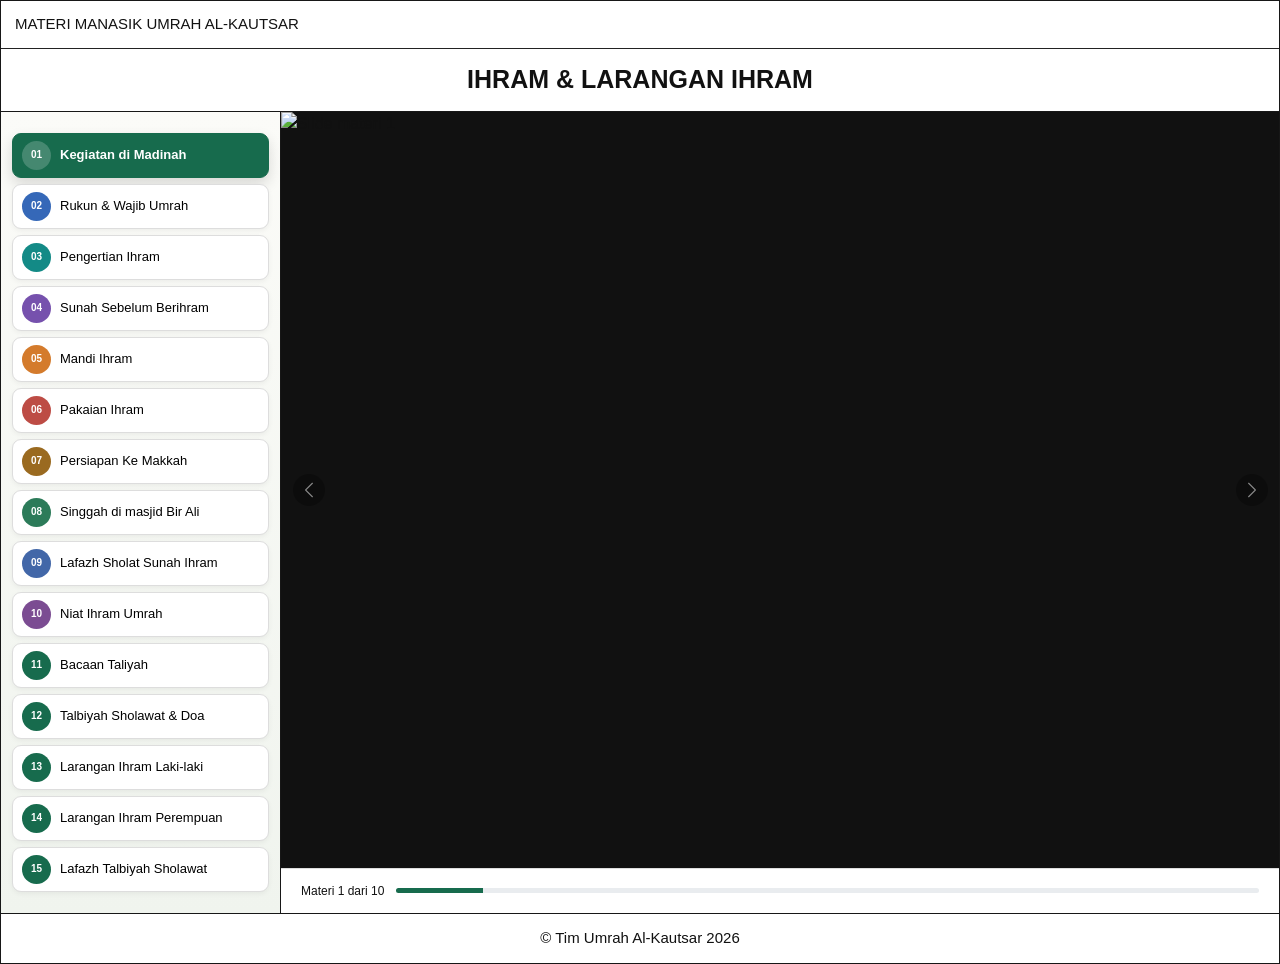
==== commit 4c8c2702: "Add files via upload" ====
--- a/index.html
+++ b/index.html
@@ -1,377 +1,222 @@
-<!doctype html>
-<html lang="en">
-  <head>
-    <meta charset="utf-8" />
-    <meta name="viewport" content="width=device-width, initial-scale=1" />
-    <title>Usaha-Etam</title>
-    <link
-      href="https://cdn.jsdelivr.net/npm/bootstrap@5.3.8/dist/css/bootstrap.min.css"
-      rel="stylesheet"
-      integrity="sha384-sRIl4kxILFvY47J16cr9ZwB07vP4J8+LH7qKQnuqkuIAvNWLzeN8tE5YBujZqJLB"
-      crossorigin="anonymous"
-    />
-    <link rel="stylesheet" href="style.css" />
-  </head>
-  <body>
-    <style>
-      .carousel-indicators img {
-        width: 70px;
-        display: block;
-      }
-
-      .carousel-indicators button {
-        width: max-content !important;
-      }
-
-      .carousel-indicators {
-        position: unset;
-      }
-
-      .carousel-indicators button.active img {
-        border: 2px solid red;
-      }
-    </style>
-
-    <nav class="navbar navbar-expand-lg navbar-light bg-success">
-      <div class="container">
-        <a class="navbar-brand text-white" href="#">MyUsaha</a>
-        <button
-          class="navbar-toggler text-white"
-          type="button"
-          data-bs-toggle="collapse"
-          data-bs-target="#navbarSupportedContent"
-          aria-controls="navbarSupportedContent "
-          aria-expanded="false"
-          aria-label="Toggle navigation"
-        >
-          <span class="navbar-toggler-icon"></span>
-        </button>
-        <div class="collapse navbar-collapse" id="navbarSupportedContent">
-          <ul class="navbar-nav me-auto mb-2 mb-lg-0">
-            <li class="nav-item">
-              <a
-                class="nav-link text-white"
-                href="Penghimpunan/penghimpunan.html"
-                >Terhimpun</a
-              >
-            </li>
-            <li class="nav-item">
-              <a class="nav-link text-white" href="Penyaluran/penyaluran.html"
-                >Penyaluran</a
-              >
-            </li>
-            <li class="nav-item">
-              <a class="nav-link text-white" href="Usulan/usulan.html"
-                >Usulan</a
-              >
-            </li>
-            <li class="nav-item">
-              <a class="nav-link text-white" href="Gallery/gallery.html"
-                >Gallery</a
-              >
-            </li>
-          </ul>
-        </div>
-      </div>
-    </nav>
-    <br />
-
-    <!-- Awal Judul -->
-    <div class="container">
-      <div class="row text-center">
-        <div class="col-12 text-success fs-sm-3">
-          <p class="text-center fw-bold">
-            DAFTAR USAHA YANG MEMILIKI IKLAN MEDIA USAHA
-          </p>
-        </div>
-      </div>
-    </div>
-
-    <div class="container accordion accordion-flush" id="accordionFlushExample">
-      <!-- ================ -->
-      <div class="accordion-item">
-        <h2 class="accordion-header" id="flush-headingOne">
-          <button
-            class="accordion-button collapsed"
-            type="button"
-            data-bs-toggle="collapse"
-            data-bs-target="#flush-collapseSatu"
-            aria-expanded="false"
-            aria-controls="flush-collapseSatu"
-          >
-            <div class="col-1 fw-bold">1.</div>
-            <div class="col-6 fw-bold text-start">Kedai Mama Zulfa Warung</div>
-            <div class="col-5 text-center">Nasi Samin & Bubur Ayam</div>
-          </button>
-        </h2>
-        <div
-          id="flush-collapseSatu"
-          class="accordion-collapse collapse"
-          aria-labelledby="flush-headingSatu"
-          data-bs-parent="#accordionFlushExample"
-        >
-          <div class="accordion-body">
-            <!-- Awal Carousel 1-->
-            <div
-              id="carouselExampleCaptions1"
-              class="carousel slide"
-              data-bs-ride="carousel"
-            >
-              <div class="carousel-indicators">
-                <button
-                  type="button"
-                  data-bs-target="#carouselExampleCaptions1"
-                  data-bs-slide-to="0"
-                  class="active"
-                  aria-current="true"
-                  aria-label="Slide 1"
-                ></button>
-                <button
-                  type="button"
-                  data-bs-target="#carouselExampleCaptions1"
-                  data-bs-slide-to="1"
-                  aria-label="Slide 2"
-                ></button>
-                <button
-                  type="button"
-                  data-bs-target="#carouselExampleCaptions1"
-                  data-bs-slide-to="2"
-                  aria-label="Slide 3"
-                ></button>
-              </div>
-              <div class="carousel-inner">
-                <div class="carousel-item active">
-                  <img src="ZM1A.jpeg" class="d-block w-100" alt="..." />
-                </div>
-                <div class="carousel-item">
-                  <img src="ZM1B.jpeg" class="d-block w-100" alt="..." />
-                </div>
-                <div class="carousel-item">
-                  <img src="ZM1A.jpeg" class="d-block w-100" alt="..." />
-                </div>
-              </div>
-              <button
-                class="carousel-control-prev"
-                type="button"
-                data-bs-target="#carouselExampleCaptions1"
-                data-bs-slide="prev"
-              >
-                <span
-                  class="carousel-control-prev-icon"
-                  aria-hidden="true"
-                ></span>
-                <span class="visually-hidden">Previous</span>
-              </button>
-              <button
-                class="carousel-control-next"
-                type="button"
-                data-bs-target="#carouselExampleCaptions1"
-                data-bs-slide="next"
-              >
-                <span
-                  class="carousel-control-next-icon"
-                  aria-hidden="true"
-                ></span>
-                <span class="visually-hidden">Next</span>
-              </button>
-            </div>
-            <!-- Akhir Carousel 1-->
-          </div>
-        </div>
-      </div>
-
-      <!-- ================ -->
-      <div class="accordion-item">
-        <h2 class="accordion-header" id="flush-headingTwo">
-          <button
-            class="accordion-button collapsed"
-            type="button"
-            data-bs-toggle="collapse"
-            data-bs-target="#flush-collapseDua"
-            aria-expanded="false"
-            aria-controls="flush-collapseDua"
-          >
-            <div class="col-1 fw-bold">2.</div>
-            <div class="col-6 fw-bold text-start">Kedai Keripik</div>
-            <div class="col-5 text-center">Keripik Ubi Ungu</div>
-          </button>
-        </h2>
-        <div
-          id="flush-collapseDua"
-          class="accordion-collapse collapse"
-          aria-labelledby="flush-headingDua"
-          data-bs-parent="#accordionFlushExample"
-        >
-          <div class="accordion-body">
-            <!-- Awal Carousel 2-->
-            <div
-              id="carouselExampleCaptions2"
-              class="carousel slide"
-              data-bs-ride="carousel"
-            >
-              <div class="carousel-indicators">
-                <button
-                  type="button"
-                  data-bs-target="#carouselExampleCaptions2"
-                  data-bs-slide-to="0"
-                  class="active"
-                  aria-current="true"
-                  aria-label="Slide 1"
-                ></button>
-                <button
-                  type="button"
-                  data-bs-target="#carouselExampleCaptions2"
-                  data-bs-slide-to="1"
-                  aria-label="Slide 2"
-                ></button>
-                <button
-                  type="button"
-                  data-bs-target="#carouselExampleCaptions2"
-                  data-bs-slide-to="2"
-                  aria-label="Slide 3"
-                ></button>
-              </div>
-              <div class="carousel-inner">
-                <div class="carousel-item active">
-                  <img src="ZM2A.jpeg" class="d-block w-100" alt="..." />
-                </div>
-                <div class="carousel-item">
-                  <img src="ZM2B.jpeg" class="d-block w-100" alt="..." />
-                </div>
-                <div class="carousel-item">
-                  <img src="ZM2A.jpeg" class="d-block w-100" alt="..." />
-                </div>
-              </div>
-              <button
-                class="carousel-control-prev"
-                type="button"
-                data-bs-target="#carouselExampleCaptions2"
-                data-bs-slide="prev"
-              >
-                <span
-                  class="carousel-control-prev-icon"
-                  aria-hidden="true"
-                ></span>
-                <span class="visually-hidden">Previous</span>
-              </button>
-              <button
-                class="carousel-control-next"
-                type="button"
-                data-bs-target="#carouselExampleCaptions2"
-                data-bs-slide="next"
-              >
-                <span
-                  class="carousel-control-next-icon"
-                  aria-hidden="true"
-                ></span>
-                <span class="visually-hidden">Next</span>
-              </button>
-            </div>
-            <!-- Akhir Carousel 2-->
-          </div>
-        </div>
-      </div>
-      <!-- ================ -->
-
-      <div class="accordion-item">
-        <h2 class="accordion-header" id="flush-headingTwo">
-          <button
-            class="accordion-button collapsed"
-            type="button"
-            data-bs-toggle="collapse"
-            data-bs-target="#flush-collapseTiga"
-            aria-expanded="false"
-            aria-controls="flush-collapseTiga"
-          >
-            <div class="col-1 fw-bold">3.</div>
-            <div class="col-6 fw-bold text-start">Cemilan Home Made</div>
-            <div class="col-5 text-center">Kue Semprong</div>
-          </button>
-        </h2>
-        <div
-          id="flush-collapseTiga"
-          class="accordion-collapse collapse"
-          aria-labelledby="flush-headingTiga"
-          data-bs-parent="#accordionFlushExample"
-        >
-          <div class="accordion-body">
-            <!-- Awal Carousel 3-->
-            <div
-              id="carouselExampleCaptions3"
-              class="carousel slide"
-              data-bs-ride="carousel"
-            >
-              <div class="carousel-indicators">
-                <button
-                  type="button"
-                  data-bs-target="#carouselExampleCaptions3"
-                  data-bs-slide-to="0"
-                  class="active"
-                  aria-current="true"
-                  aria-label="Slide 1"
-                ></button>
-                <button
-                  type="button"
-                  data-bs-target="#carouselExampleCaptions3"
-                  data-bs-slide-to="1"
-                  aria-label="Slide 2"
-                ></button>
-                <button
-                  type="button"
-                  data-bs-target="#carouselExampleCaptions3"
-                  data-bs-slide-to="2"
-                  aria-label="Slide 3"
-                ></button>
-              </div>
-              <div class="carousel-inner">
-                <div class="carousel-item active">
-                  <img src="ZM3A.jpeg" class="d-block w-100" alt="..." />
-                </div>
-                <div class="carousel-item">
-                  <img src="ZM3A.jpeg" class="d-block w-100" alt="..." />
-                </div>
-                <div class="carousel-item">
-                  <img src="ZM3A.jpeg" class="d-block w-100" alt="..." />
-                </div>
-              </div>
-              <button
-                class="carousel-control-prev"
-                type="button"
-                data-bs-target="#carouselExampleCaptions3"
-                data-bs-slide="prev"
-              >
-                <span
-                  class="carousel-control-prev-icon"
-                  aria-hidden="true"
-                ></span>
-                <span class="visually-hidden">Previous</span>
-              </button>
-              <button
-                class="carousel-control-next"
-                type="button"
-                data-bs-target="#carouselExampleCaptions3"
-                data-bs-slide="next"
-              >
-                <span
-                  class="carousel-control-next-icon"
-                  aria-hidden="true"
-                ></span>
-                <span class="visually-hidden">Next</span>
-              </button>
-            </div>
-            <!-- Akhir Carousel 3-->
-          </div>
-        </div>
-      </div>
-      <!-- ================ -->
-    </div>
-
-    <br /><br />
-
-    <script
-      src="https://cdn.jsdelivr.net/npm/bootstrap@5.3.8/dist/js/bootstrap.bundle.min.js"
-      integrity="sha384-FKyoEForCGlyvwx9Hj09JcYn3nv7wiPVlz7YYwJrWVcXK/BmnVDxM+D2scQbITxI"
-      crossorigin="anonymous"
-    ></script>
-  </body>
-</html>
+<!doctype html>
+<html lang="id">
+  <head>
+    <meta charset="utf-8" />
+    <meta name="viewport" content="width=device-width,initial-scale=1" />
+    <title>e-Manasik Umrah Al-Kautsar</title>
+    <link
+      href="https://cdn.jsdelivr.net/npm/bootstrap@5.3.3/dist/css/bootstrap.min.css"
+      rel="stylesheet"
+    />
+    <link rel="stylesheet" href="style.css" />
+  </head>
+  <body>
+    <div class="app-shell">
+      <header class="top-header">
+        <div class="brand-row">
+          <div class="brand-title">MATERI MANASIK UMRAH AL-KAUTSAR</div>
+          <button id="menuToggle" class="btn btn-outline-dark d-lg-none">
+            ☰
+          </button>
+        </div>
+        <div class="page-title">IHRAM &amp; LARANGAN IHRAM</div>
+      </header>
+      <main class="content-wrap">
+        <aside class="sidebar" id="sidebar">
+          <nav class="materi-nav">
+            <button class="materi-link active" data-slide="0">
+              <span class="menu-number">01</span
+              ><span>Kegiatan di Madinah</span></button
+            ><button class="materi-link" data-slide="1">
+              <span class="menu-number">02</span
+              ><span>Rukun & Wajib Umrah</span></button
+            ><button class="materi-link" data-slide="2">
+              <span class="menu-number">03</span
+              ><span>Pengertian Ihram</span></button
+            ><button class="materi-link" data-slide="3">
+              <span class="menu-number">04</span
+              ><span>Sunah Sebelum Berihram</span></button
+            ><button class="materi-link" data-slide="4">
+              <span class="menu-number">05</span
+              ><span>Mandi Ihram</span></button
+            ><button class="materi-link" data-slide="5">
+              <span class="menu-number">06</span
+              ><span>Pakaian Ihram</span></button
+            ><button class="materi-link" data-slide="6">
+              <span class="menu-number">07</span
+              ><span>Persiapan Ke Makkah</span></button
+            ><button class="materi-link" data-slide="7">
+              <span class="menu-number">08</span
+              ><span>Singgah di masjid Bir Ali</span></button
+            ><button class="materi-link" data-slide="8">
+              <span class="menu-number">09</span
+              ><span>Lafazh Sholat Sunah Ihram</span></button
+            ><button class="materi-link" data-slide="9">
+              <span class="menu-number">10</span
+              ><span>Niat Ihram Umrah</span></button
+            ><button class="materi-link" data-slide="10">
+              <span class="menu-number">11</span
+              ><span>Bacaan Taliyah</span></button
+            ><button class="materi-link" data-slide="11">
+              <span class="menu-number">12</span
+              ><span>Talbiyah Sholawat & Doa</span></button
+            ><button class="materi-link" data-slide="12">
+              <span class="menu-number">13</span
+              ><span>Larangan Ihram Laki-laki</span></button
+            ><button class="materi-link" data-slide="13">
+              <span class="menu-number">14</span
+              ><span>Larangan Ihram Perempuan</span></button
+            ><button class="materi-link" data-slide="14">
+              <span class="menu-number">15</span
+              ><span>Lafazh Talbiyah Sholawat</span>
+            </button>
+          </nav>
+        </aside>
+        <section class="lesson-area">
+          <div
+            id="lessonCarousel"
+            class="carousel slide carousel-fade"
+            data-bs-interval="false"
+          >
+            <div class="carousel-inner">
+              <div class="carousel-item active">
+                <img
+                  class="full-slide-image"
+                  src="assets/slides/01.png"
+                  alt="Slide materi 1"
+                />
+              </div>
+              <div class="carousel-item">
+                <img
+                  class="full-slide-image"
+                  src="assets/slides/02.png"
+                  alt="Slide materi 2"
+                />
+              </div>
+              <div class="carousel-item">
+                <img
+                  class="full-slide-image"
+                  src="assets/slides/03.png"
+                  alt="Slide materi 3"
+                />
+              </div>
+              <div class="carousel-item">
+                <img
+                  class="full-slide-image"
+                  src="assets/slides/04.png"
+                  alt="Slide materi 4"
+                />
+              </div>
+              <div class="carousel-item">
+                <img
+                  class="full-slide-image"
+                  src="assets/slides/05.png"
+                  alt="Slide materi 5"
+                />
+              </div>
+              <div class="carousel-item">
+                <img
+                  class="full-slide-image"
+                  src="assets/slides/06.png"
+                  alt="Slide materi 6"
+                />
+              </div>
+              <div class="carousel-item">
+                <img
+                  class="full-slide-image"
+                  src="assets/slides/07.png"
+                  alt="Slide materi 7"
+                />
+              </div>
+              <div class="carousel-item">
+                <img
+                  class="full-slide-image"
+                  src="assets/slides/08.png"
+                  alt="Slide materi 8"
+                />
+              </div>
+              <div class="carousel-item">
+                <img
+                  class="full-slide-image"
+                  src="assets/slides/09.png"
+                  alt="Slide materi 9"
+                />
+              </div>
+              <div class="carousel-item">
+                <img
+                  class="full-slide-image"
+                  src="assets/slides/10.png"
+                  alt="Slide materi 10"
+                />
+              </div>
+              <div class="carousel-item">
+                <img
+                  class="full-slide-image"
+                  src="assets/slides/11.png"
+                  alt="Slide materi 11"
+                />
+              </div>
+              <div class="carousel-item">
+                <img
+                  class="full-slide-image"
+                  src="assets/slides/12.png"
+                  alt="Slide materi 12"
+                />
+              </div>
+              <div class="carousel-item">
+                <img
+                  class="full-slide-image"
+                  src="assets/slides/13.png"
+                  alt="Slide materi 13"
+                />
+              </div>
+              <div class="carousel-item">
+                <img
+                  class="full-slide-image"
+                  src="assets/slides/14.png"
+                  alt="Slide materi 14"
+                />
+              </div>
+              <div class="carousel-item">
+                <img
+                  class="full-slide-image"
+                  src="assets/slides/15.png"
+                  alt="Slide materi 15"
+                />
+              </div>
+            </div>
+            <button
+              class="carousel-control-prev"
+              type="button"
+              data-bs-target="#lessonCarousel"
+              data-bs-slide="prev"
+            >
+              <span class="carousel-control-prev-icon"></span>
+            </button>
+            <button
+              class="carousel-control-next"
+              type="button"
+              data-bs-target="#lessonCarousel"
+              data-bs-slide="next"
+            >
+              <span class="carousel-control-next-icon"></span>
+            </button>
+          </div>
+          <div class="slide-progress">
+            <span id="slideCounter">Materi 1 dari 10</span>
+            <div class="progress">
+              <div
+                id="progressBar"
+                class="progress-bar"
+                style="width: 10%"
+              ></div>
+            </div>
+          </div>
+        </section>
+      </main>
+      <footer class="footer">© Tim Umrah Al-Kautsar 2026</footer>
+    </div>
+    <script src="https://cdn.jsdelivr.net/npm/bootstrap@5.3.3/dist/js/bootstrap.bundle.min.js"></script>
+    <script src="app.js"></script>
+  </body>
+</html>
--- a/style.css
+++ b/style.css
@@ -1,19 +1,242 @@
-/* Layar Tancap */
-/* Laptop */
-@media (max-width: 992px) {
-  html {
-    font-size: 75%;
-  }
-}
-/* Tablet */
-@media (max-width: 768px) {
-  html {
-    font-size: 65%;
-  }
-}
-/* handphone */
-@media (max-width: 576px) {
-  html {
-    font-size: 60%;
-  }
-}
+* {
+  box-sizing: border-box;
+}
+html,
+body {
+  height: 100%;
+  margin: 0;
+}
+body {
+  font-family: Arial, sans-serif;
+  background: #ecece8;
+  color: #111;
+}
+.app-shell {
+  min-height: 100vh;
+  max-width: 1440px;
+  margin: auto;
+  background: #1ce233;
+  display: flex;
+  flex-direction: column;
+  box-shadow: 0 0 30px rgba(0, 0, 0, 0.08);
+}
+.top-header {
+  border: 1.5px solid #171717;
+  border-bottom: 0;
+  background: #fff;
+}
+.brand-row {
+  height: 48px;
+  display: flex;
+  align-items: center;
+  border-bottom: 1px solid #222;
+  padding: 0 14px;
+}
+.brand-title {
+  font-size: 15px;
+}
+.menu-toggle {
+  margin-left: auto;
+}
+.page-title {
+  text-align: center;
+  font-size: 25px;
+  font-weight: 800;
+  padding: 12px;
+}
+.content-wrap {
+  display: flex;
+  flex: 1;
+  min-height: 650px;
+  border: 1.5px solid #171717;
+}
+.sidebar {
+  width: 280px;
+  border-right: 1.5px solid #171717;
+  background: linear-gradient(180deg, #fbfbf8, #f0f4ee);
+  overflow: auto;
+}
+.materi-nav {
+  padding: 15px 11px;
+}
+.materi-link {
+  --btn: #176b4d;
+  width: 100%;
+  min-height: 41px;
+  margin: 6px 0;
+  padding: 7px 9px;
+  display: flex;
+  align-items: center;
+  gap: 9px;
+  border: 1px solid #ddd;
+  border-radius: 9px;
+  background: #fff;
+  text-align: left;
+  font-size: 13px;
+  line-height: 1.25;
+  cursor: pointer;
+  box-shadow: 0 2px 5px rgba(0, 0, 0, 0.05);
+  transition: 0.18s;
+}
+.materi-link:nth-child(1) {
+  --btn: #176b4d;
+}
+.materi-link:nth-child(2) {
+  --btn: #3568b8;
+}
+.materi-link:nth-child(3) {
+  --btn: #138a86;
+}
+.materi-link:nth-child(4) {
+  --btn: #7651ad;
+}
+.materi-link:nth-child(5) {
+  --btn: #d47b2c;
+}
+.materi-link:nth-child(6) {
+  --btn: #bd4c45;
+}
+.materi-link:nth-child(7) {
+  --btn: #9a6a20;
+}
+.materi-link:nth-child(8) {
+  --btn: #2c7b59;
+}
+.materi-link:nth-child(9) {
+  --btn: #4267a8;
+}
+.materi-link:nth-child(10) {
+  --btn: #7b4c92;
+}
+.menu-number {
+  flex: 0 0 29px;
+  height: 29px;
+  border-radius: 50%;
+  display: grid;
+  place-items: center;
+  background: var(--btn);
+  color: #fff;
+  font-size: 10px;
+  font-weight: 800;
+}
+.materi-link:hover {
+  transform: translateX(3px);
+  border-color: var(--btn);
+}
+.materi-link.active {
+  background: var(--btn);
+  color: #fff;
+  font-weight: 700;
+  border-color: var(--btn);
+  box-shadow: 0 6px 14px rgba(0, 0, 0, 0.14);
+}
+.materi-link.active .menu-number {
+  background: rgba(255, 255, 255, 0.2);
+}
+.lesson-area {
+  flex: 1;
+  min-width: 0;
+  background: #111;
+  display: flex;
+  flex-direction: column;
+}
+.carousel {
+  flex: 1;
+  min-height: 0;
+}
+.carousel-inner {
+  height: 100%;
+  background: #111;
+}
+.carousel-item {
+  height: 100%;
+  align-items: center;
+  justify-content: center;
+  background: #111;
+}
+.carousel-item.active {
+  display: flex;
+}
+.full-slide-image {
+  width: 100%;
+  height: 100%;
+  object-fit: contain;
+  display: block;
+  background: #111;
+}
+.carousel-control-prev,
+.carousel-control-next {
+  width: 55px;
+}
+.carousel-control-prev-icon,
+.carousel-control-next-icon {
+  filter: none;
+  background-color: rgba(0, 0, 0, 0.55);
+  border-radius: 50%;
+  background-size: 55%;
+}
+.slide-progress {
+  height: 45px;
+  display: flex;
+  align-items: center;
+  gap: 12px;
+  padding: 7px 20px;
+  background: #fff;
+  border-top: 1px solid #ddd;
+  font-size: 12px;
+}
+.progress {
+  height: 5px;
+  flex: 1;
+}
+.progress-bar {
+  background: #176b4d;
+}
+.footer {
+  height: 50px;
+  border: 1.5px solid #171717;
+  border-top: 0;
+  display: flex;
+  align-items: center;
+  justify-content: center;
+  font-size: 15px;
+  background: #fff;
+}
+@media (max-width: 991.98px) {
+  .content-wrap {
+    position: relative;
+  }
+  .sidebar {
+    position: absolute;
+    z-index: 20;
+    left: 0;
+    top: 0;
+    bottom: 0;
+    transform: translateX(-100%);
+    box-shadow: 8px 0 20px rgba(0, 0, 0, 0.15);
+    transition: 0.25s;
+  }
+  .sidebar.open {
+    transform: translateX(0);
+  }
+}
+@media (max-width: 767.98px) {
+  .brand-title {
+    font-size: 12px;
+  }
+  .page-title {
+    font-size: 20px;
+  }
+  .content-wrap {
+    min-height: calc(100vh - 130px);
+  }
+  .lesson-area {
+    min-height: 0;
+  }
+  .full-slide-image {
+    object-fit: contain;
+  }
+  .materi-link {
+    font-size: 13px;
+  }
+}
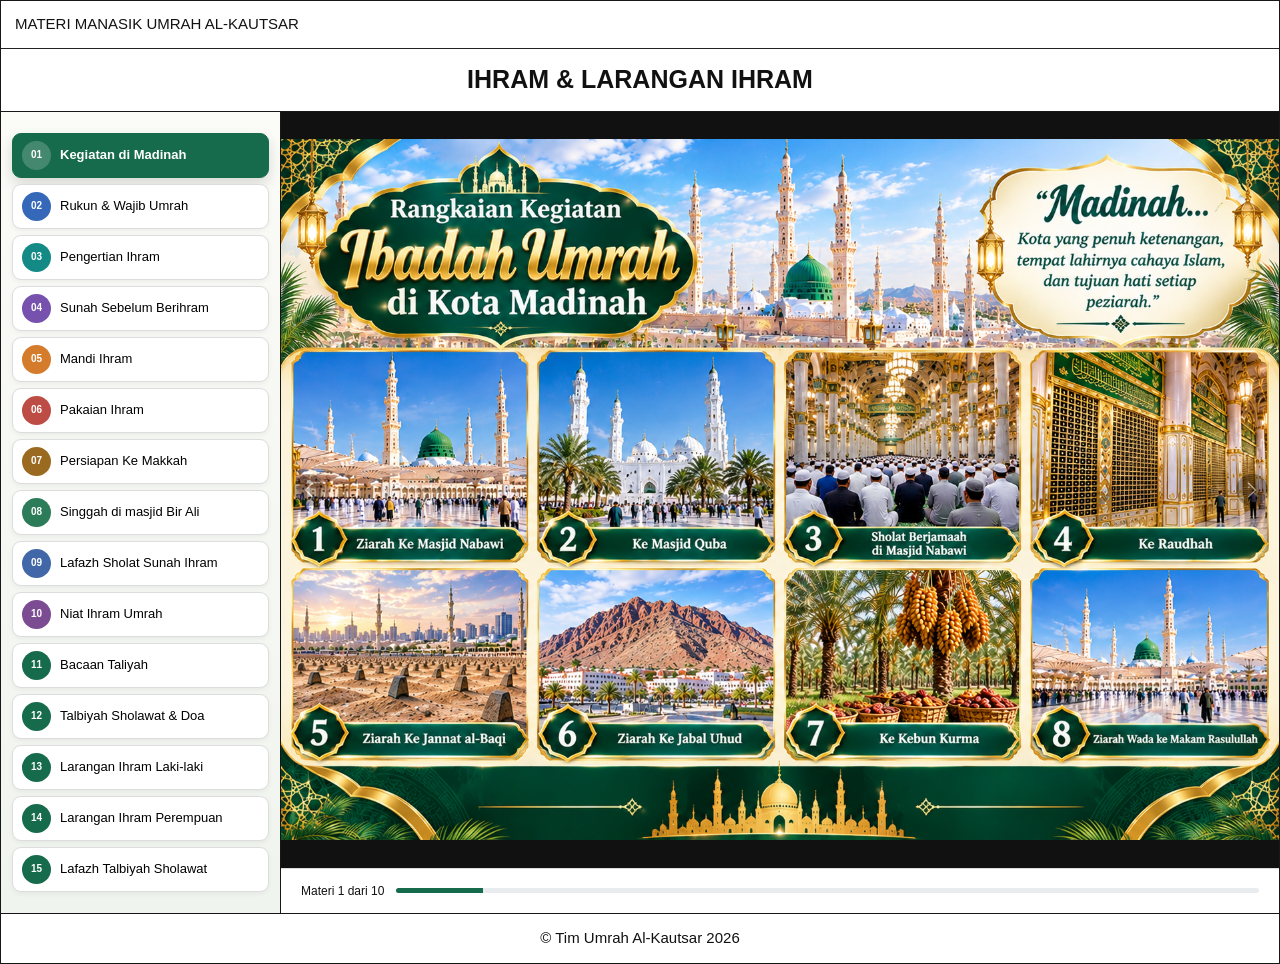
==== commit c71c2abc: "Update index.html tr" ====
--- a/index.html
+++ b/index.html
@@ -82,105 +82,105 @@
               <div class="carousel-item active">
                 <img
                   class="full-slide-image"
-                  src="assets/slides/01.png"
+                  src="01.png"
                   alt="Slide materi 1"
                 />
               </div>
               <div class="carousel-item">
                 <img
                   class="full-slide-image"
-                  src="assets/slides/02.png"
+                  src="02.png"
                   alt="Slide materi 2"
                 />
               </div>
               <div class="carousel-item">
                 <img
                   class="full-slide-image"
-                  src="assets/slides/03.png"
+                  src="03.png"
                   alt="Slide materi 3"
                 />
               </div>
               <div class="carousel-item">
                 <img
                   class="full-slide-image"
-                  src="assets/slides/04.png"
+                  src="04.png"
                   alt="Slide materi 4"
                 />
               </div>
               <div class="carousel-item">
                 <img
                   class="full-slide-image"
-                  src="assets/slides/05.png"
+                  src="05.png"
                   alt="Slide materi 5"
                 />
               </div>
               <div class="carousel-item">
                 <img
                   class="full-slide-image"
-                  src="assets/slides/06.png"
+                  src="06.png"
                   alt="Slide materi 6"
                 />
               </div>
               <div class="carousel-item">
                 <img
                   class="full-slide-image"
-                  src="assets/slides/07.png"
+                  src="07.png"
                   alt="Slide materi 7"
                 />
               </div>
               <div class="carousel-item">
                 <img
                   class="full-slide-image"
-                  src="assets/slides/08.png"
+                  src="8.png"
                   alt="Slide materi 8"
                 />
               </div>
               <div class="carousel-item">
                 <img
                   class="full-slide-image"
-                  src="assets/slides/09.png"
+                  src="09.png"
                   alt="Slide materi 9"
                 />
               </div>
               <div class="carousel-item">
                 <img
                   class="full-slide-image"
-                  src="assets/slides/10.png"
+                  src="10.png"
                   alt="Slide materi 10"
                 />
               </div>
               <div class="carousel-item">
                 <img
                   class="full-slide-image"
-                  src="assets/slides/11.png"
+                  src="11.png"
                   alt="Slide materi 11"
                 />
               </div>
               <div class="carousel-item">
                 <img
                   class="full-slide-image"
-                  src="assets/slides/12.png"
+                  src="12.png"
                   alt="Slide materi 12"
                 />
               </div>
               <div class="carousel-item">
                 <img
                   class="full-slide-image"
-                  src="assets/slides/13.png"
+                  src="13.png"
                   alt="Slide materi 13"
                 />
               </div>
               <div class="carousel-item">
                 <img
                   class="full-slide-image"
-                  src="assets/slides/14.png"
+                  src="4.png"
                   alt="Slide materi 14"
                 />
               </div>
               <div class="carousel-item">
                 <img
                   class="full-slide-image"
-                  src="assets/slides/15.png"
+                  src="15.png"
                   alt="Slide materi 15"
                 />
               </div>
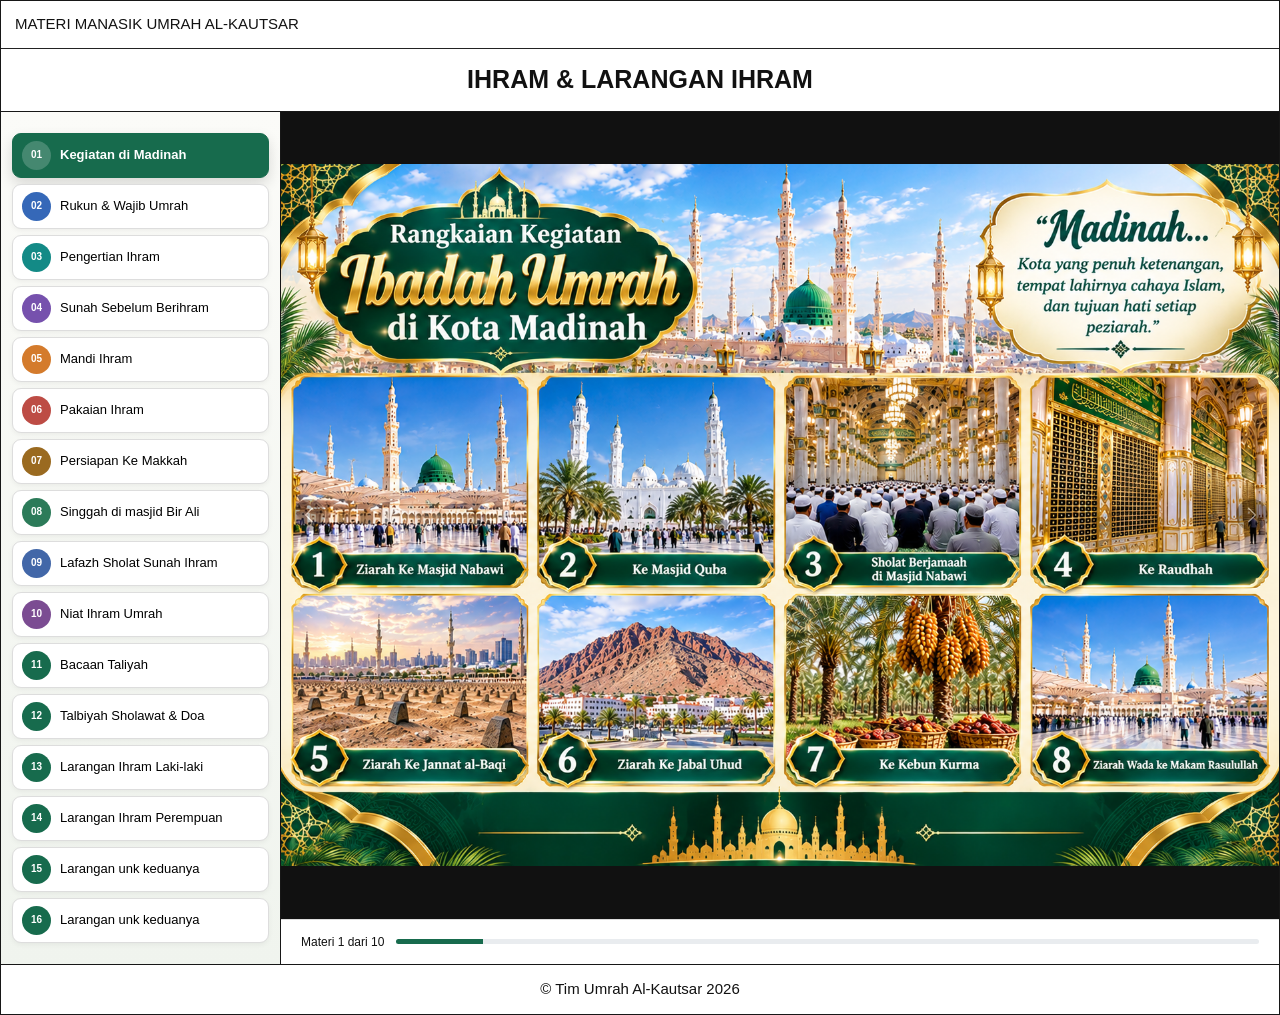
==== commit 206413ed: "Update index.html" ====
--- a/index.html
+++ b/index.html
@@ -68,7 +68,10 @@
               ><span>Larangan Ihram Perempuan</span></button
             ><button class="materi-link" data-slide="14">
               <span class="menu-number">15</span
-              ><span>Lafazh Talbiyah Sholawat</span>
+              ><span>Larangan unk keduanya</span></button
+            ><button class="materi-link" data-slide="15">
+              <span class="menu-number">16</span
+              ><span>Larangan unk keduanya</span>
             </button>
           </nav>
         </aside>
@@ -131,7 +134,7 @@
               <div class="carousel-item">
                 <img
                   class="full-slide-image"
-                  src="8.png"
+                  src="08.png"
                   alt="Slide materi 8"
                 />
               </div>
@@ -173,7 +176,7 @@
               <div class="carousel-item">
                 <img
                   class="full-slide-image"
-                  src="4.png"
+                  src="14.png"
                   alt="Slide materi 14"
                 />
               </div>
@@ -182,6 +185,13 @@
                   class="full-slide-image"
                   src="15.png"
                   alt="Slide materi 15"
+                />
+              </div>
+              <div class="carousel-item">
+                <img
+                  class="full-slide-image"
+                  src="16.png"
+                  alt="Slide materi 16"
                 />
               </div>
             </div>
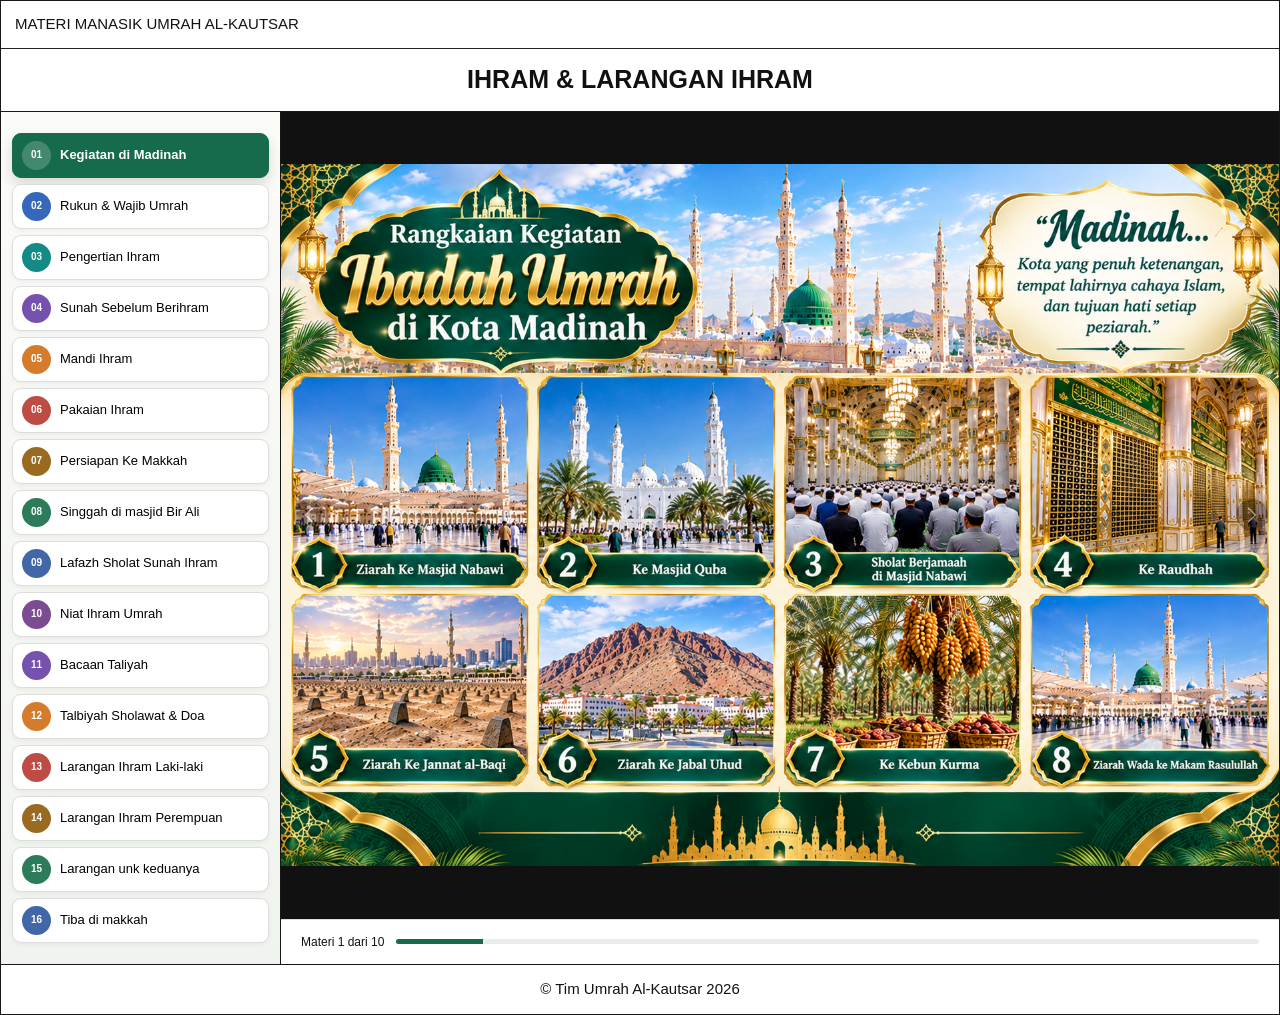
==== commit 687d4856: "Update index.html" ====
--- a/index.html
+++ b/index.html
@@ -71,7 +71,7 @@
               ><span>Larangan unk keduanya</span></button
             ><button class="materi-link" data-slide="15">
               <span class="menu-number">16</span
-              ><span>Larangan unk keduanya</span>
+              ><span>Tiba di makkah</span>
             </button>
           </nav>
         </aside>
--- a/style.css
+++ b/style.css
@@ -108,6 +108,25 @@
 .materi-link:nth-child(10) {
   --btn: #7b4c92;
 }
+.materi-link:nth-child(11) {
+  --btn: #7651ad;
+}
+.materi-link:nth-child(12) {
+  --btn: #d47b2c;
+}
+.materi-link:nth-child(13) {
+  --btn: #bd4c45;
+}
+.materi-link:nth-child(14) {
+  --btn: #9a6a20;
+}
+.materi-link:nth-child(15) {
+  --btn: #2c7b59;
+}
+.materi-link:nth-child(16) {
+  --btn: #4267a8;
+}
+
 .menu-number {
   flex: 0 0 29px;
   height: 29px;
